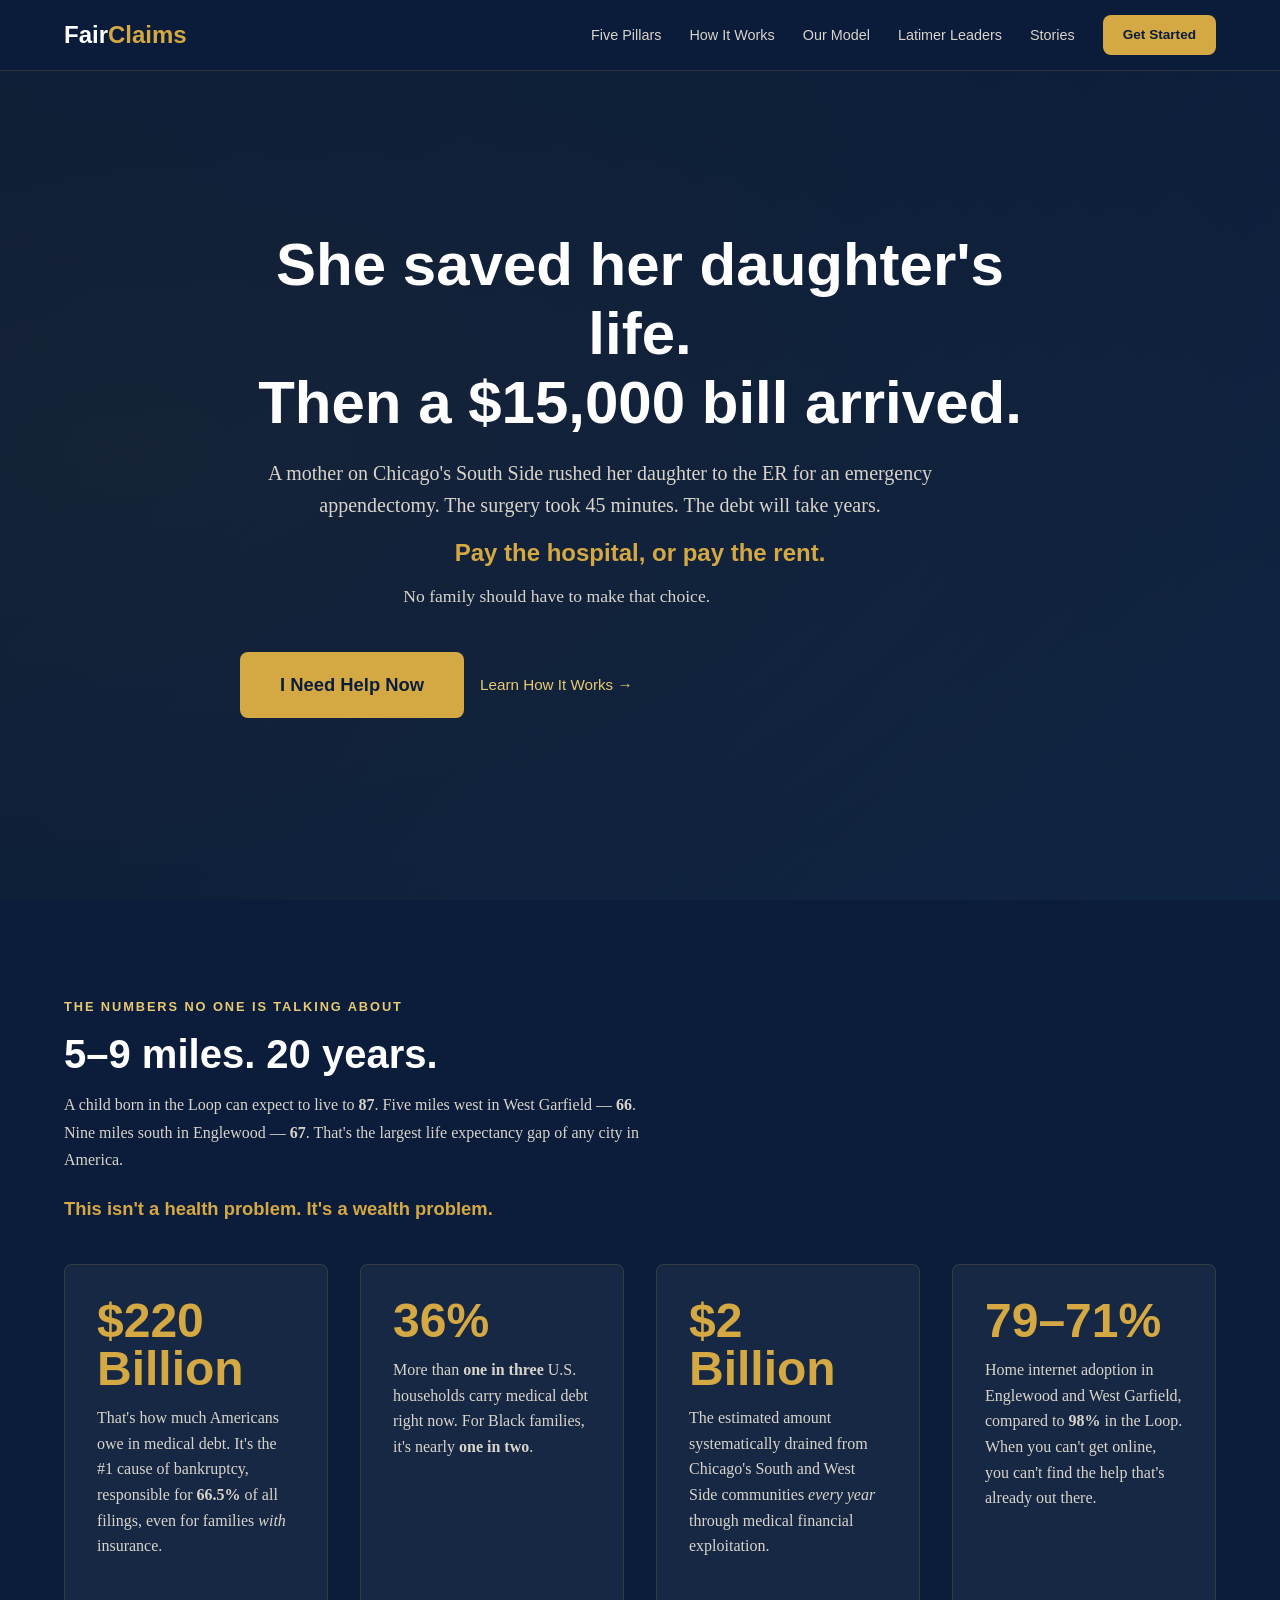
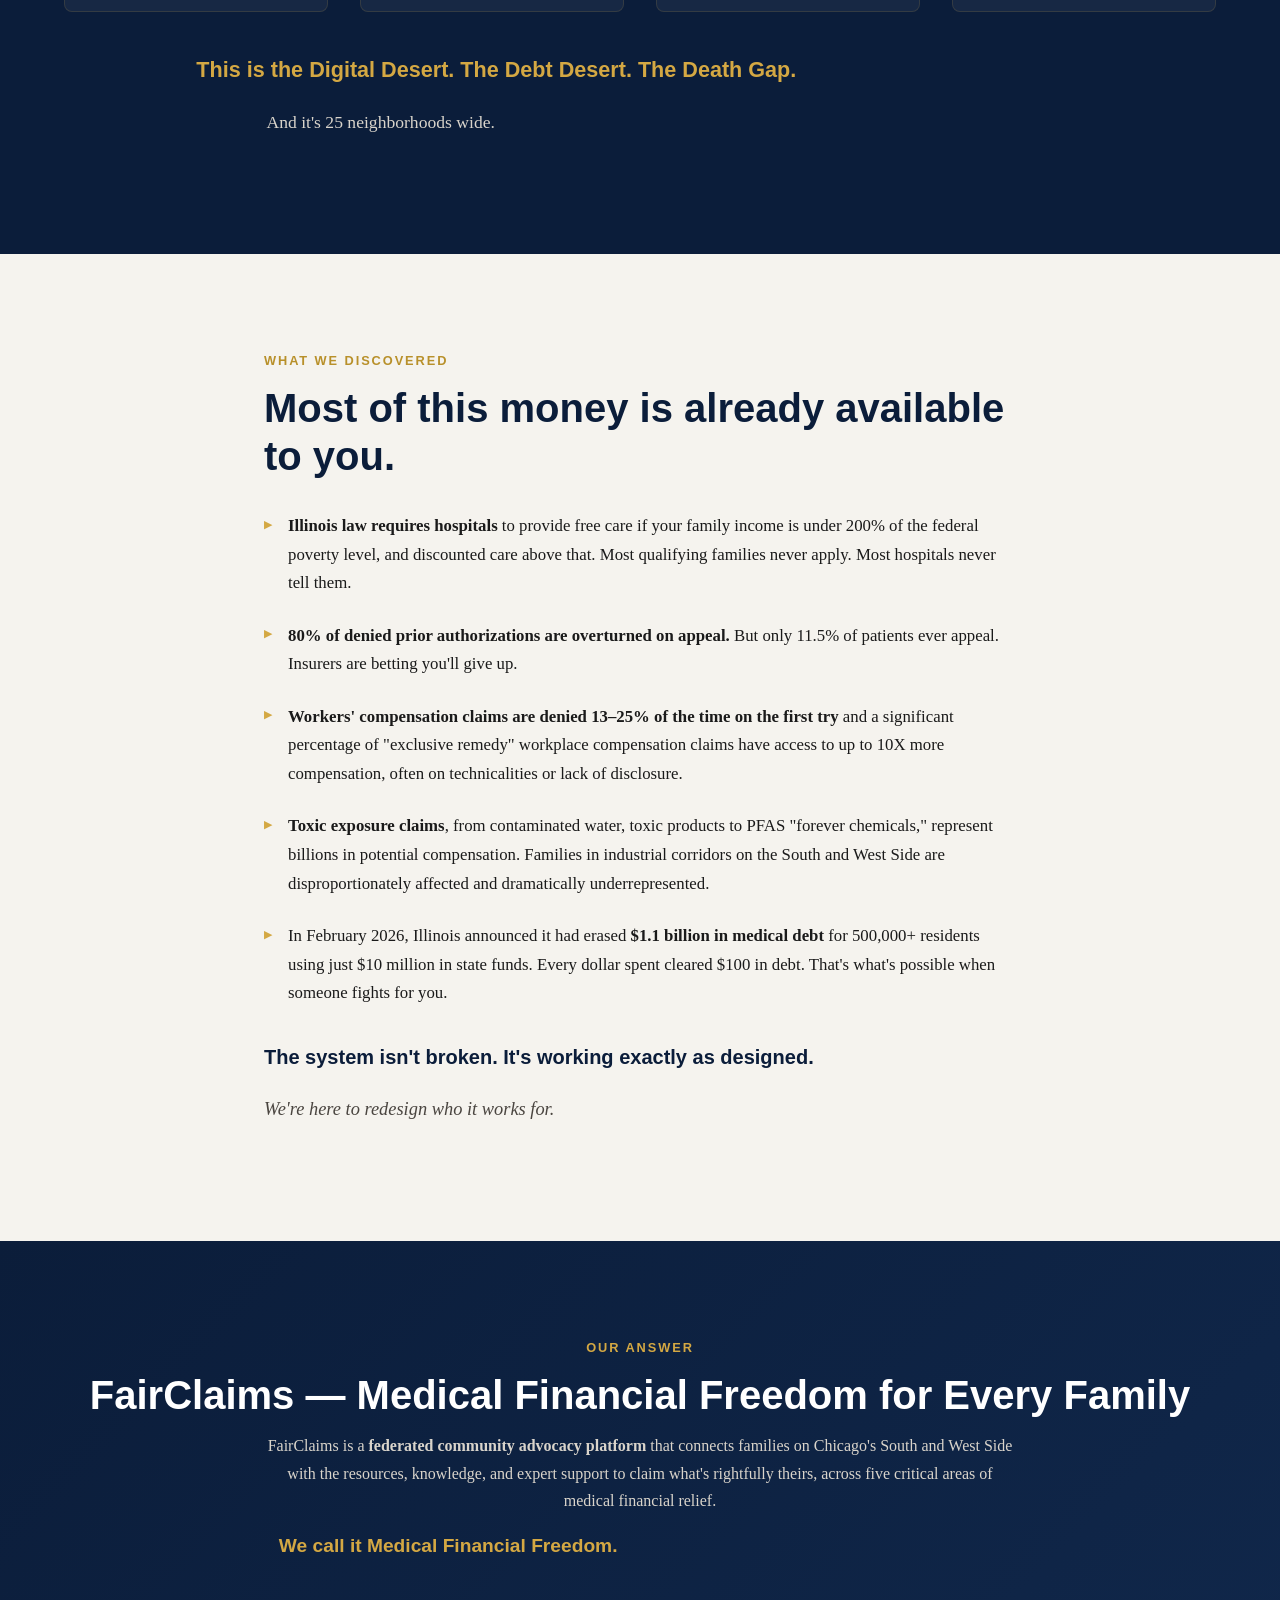
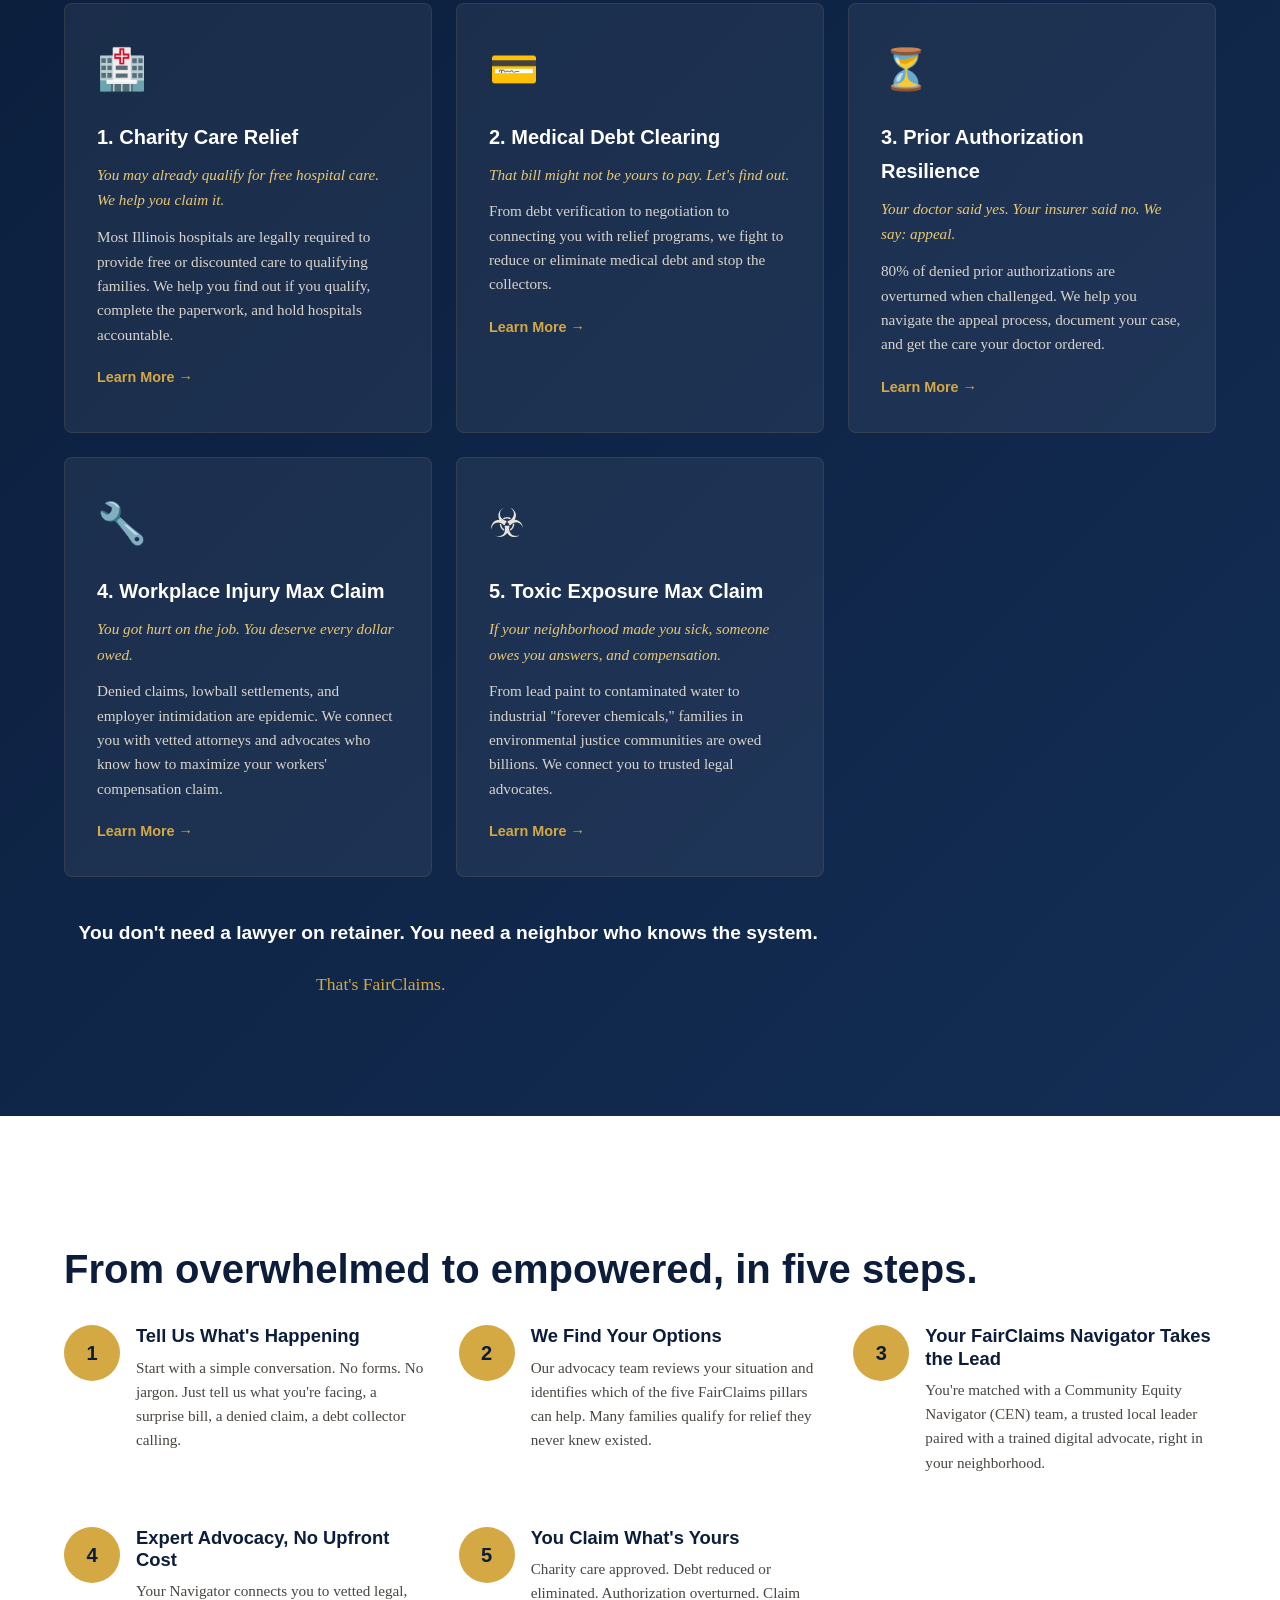
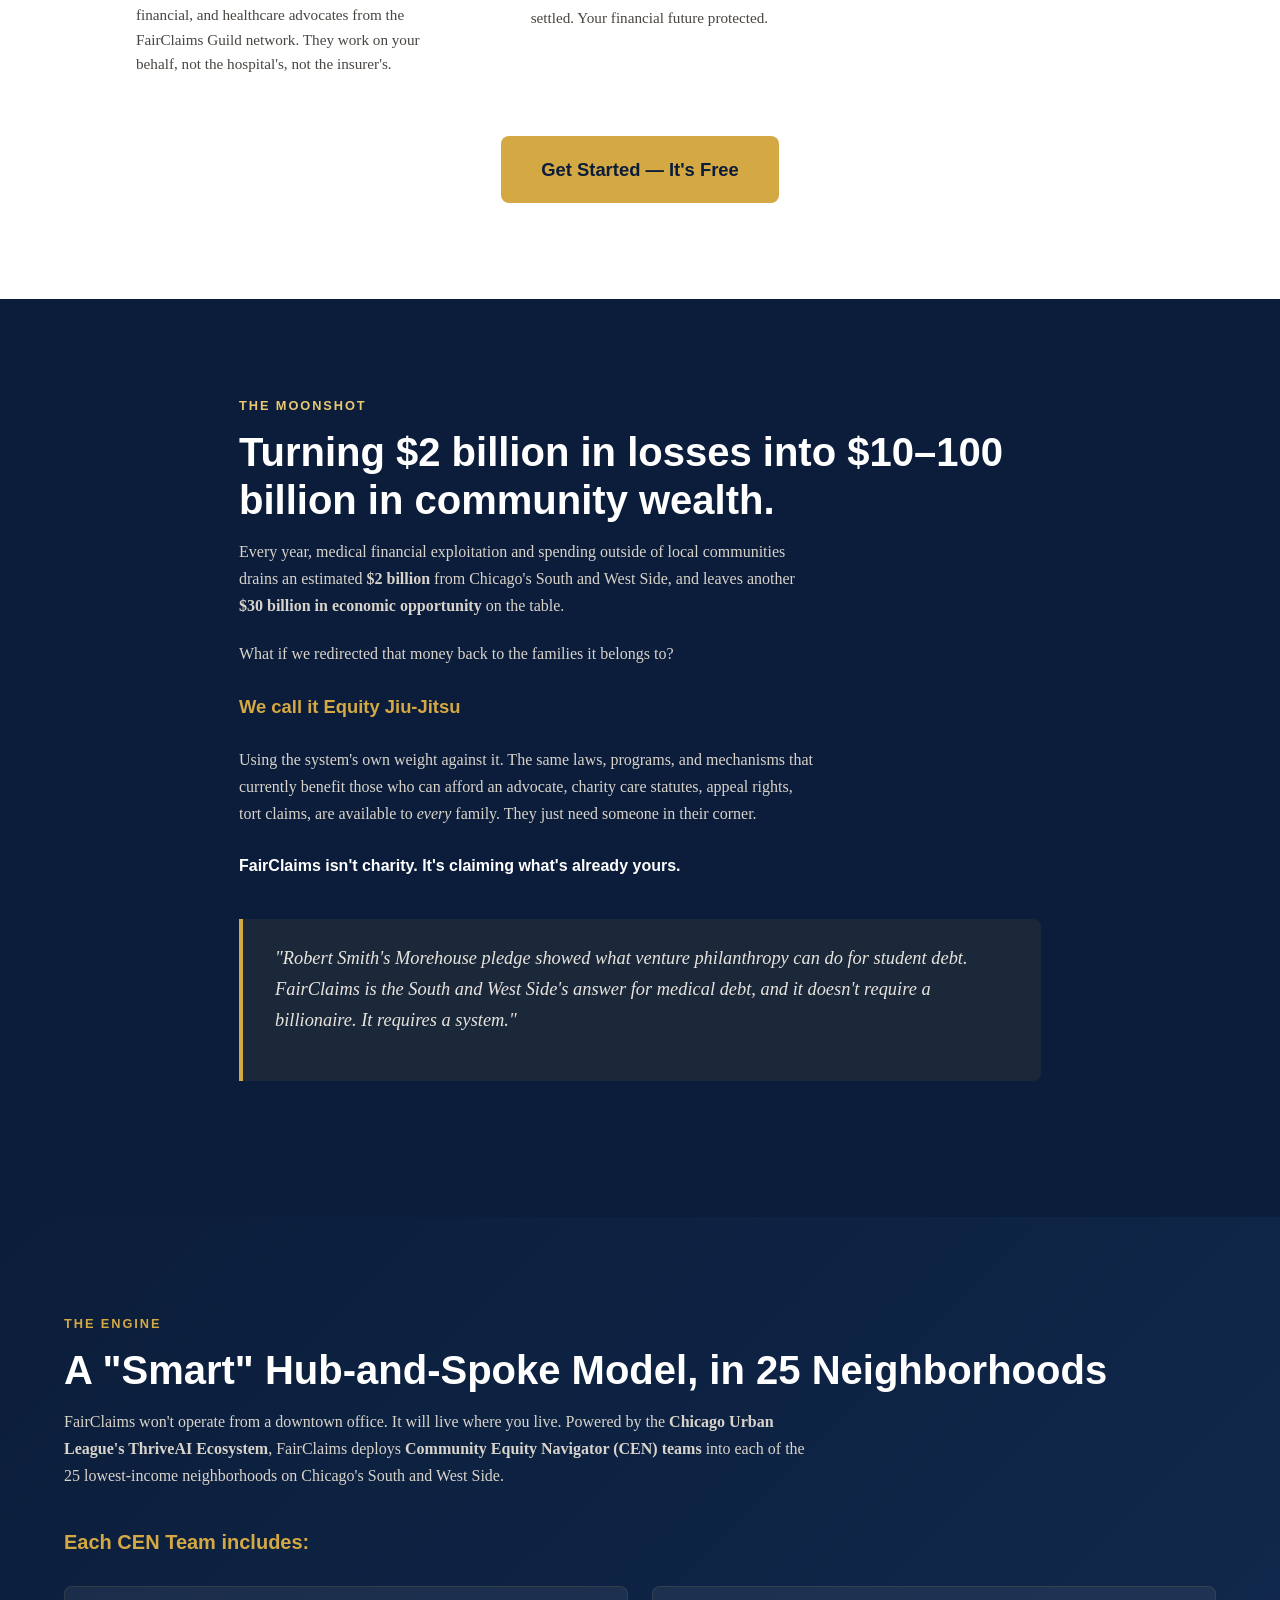
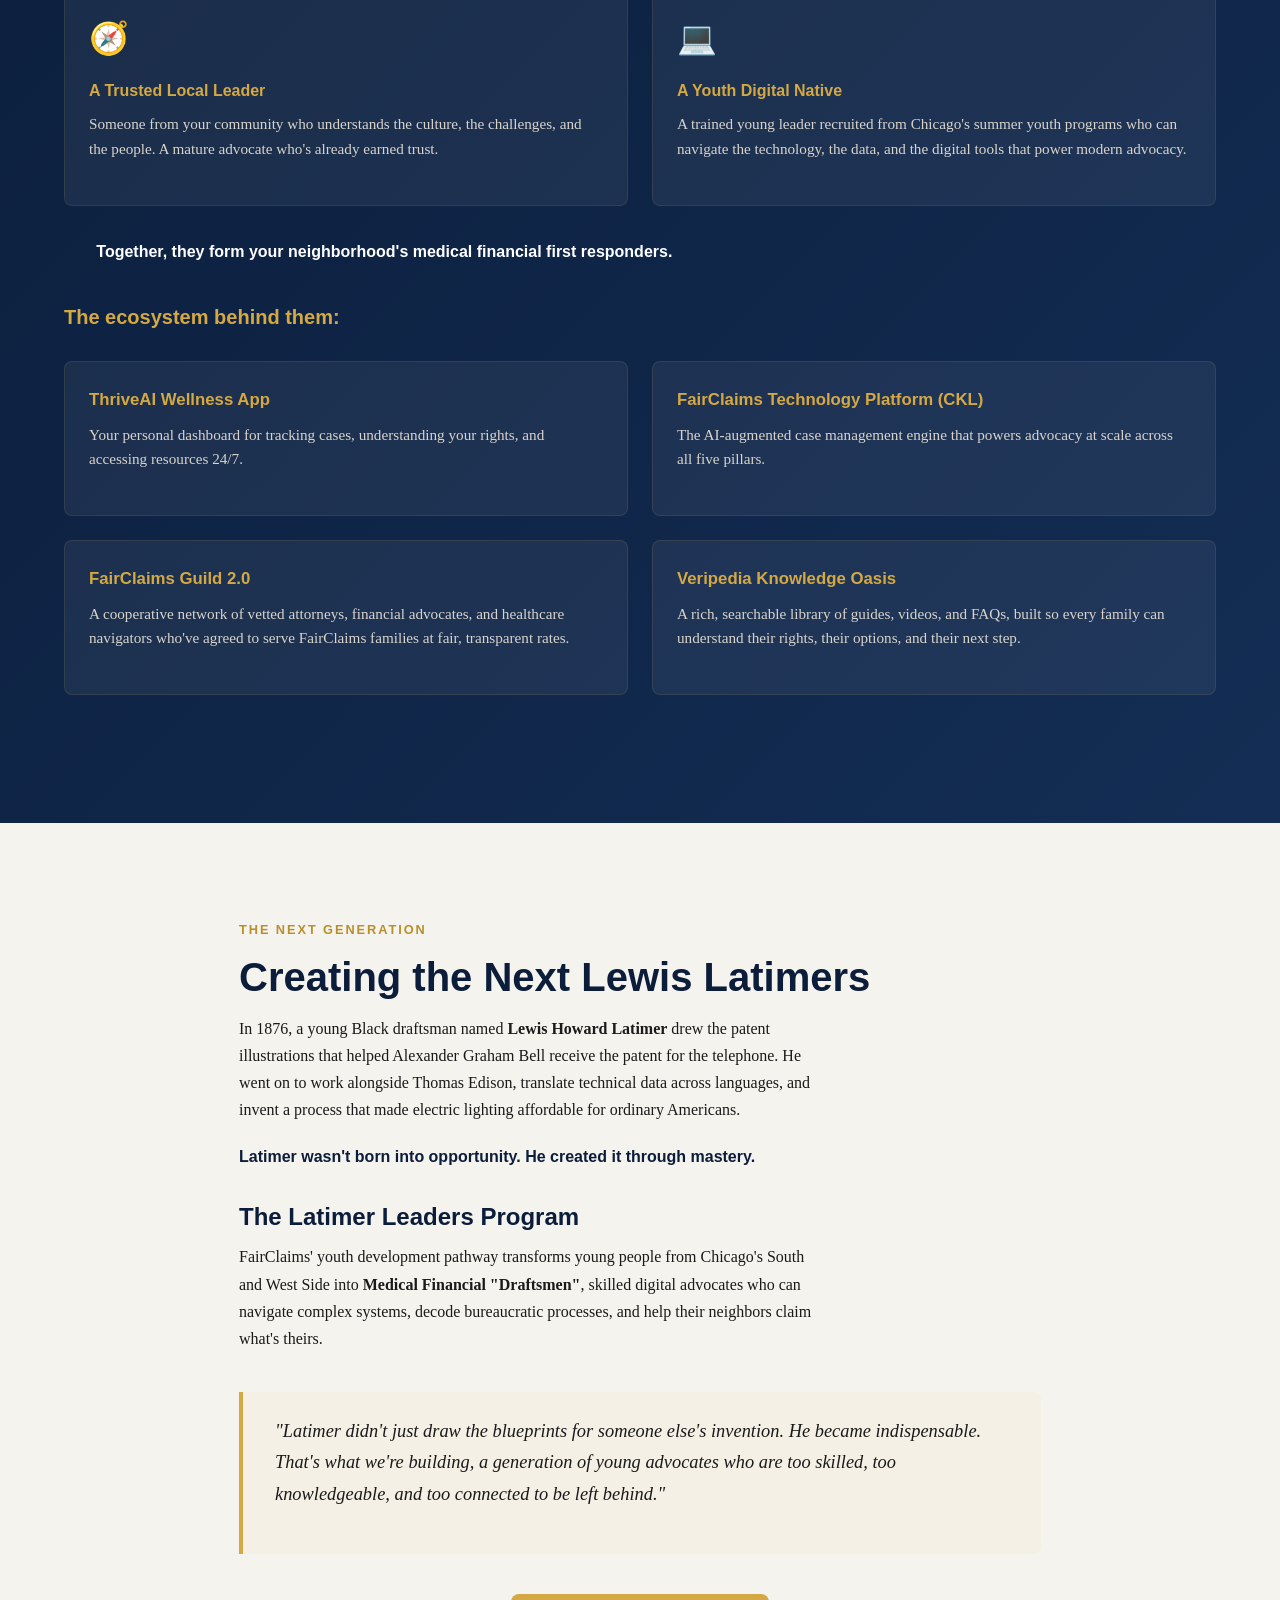
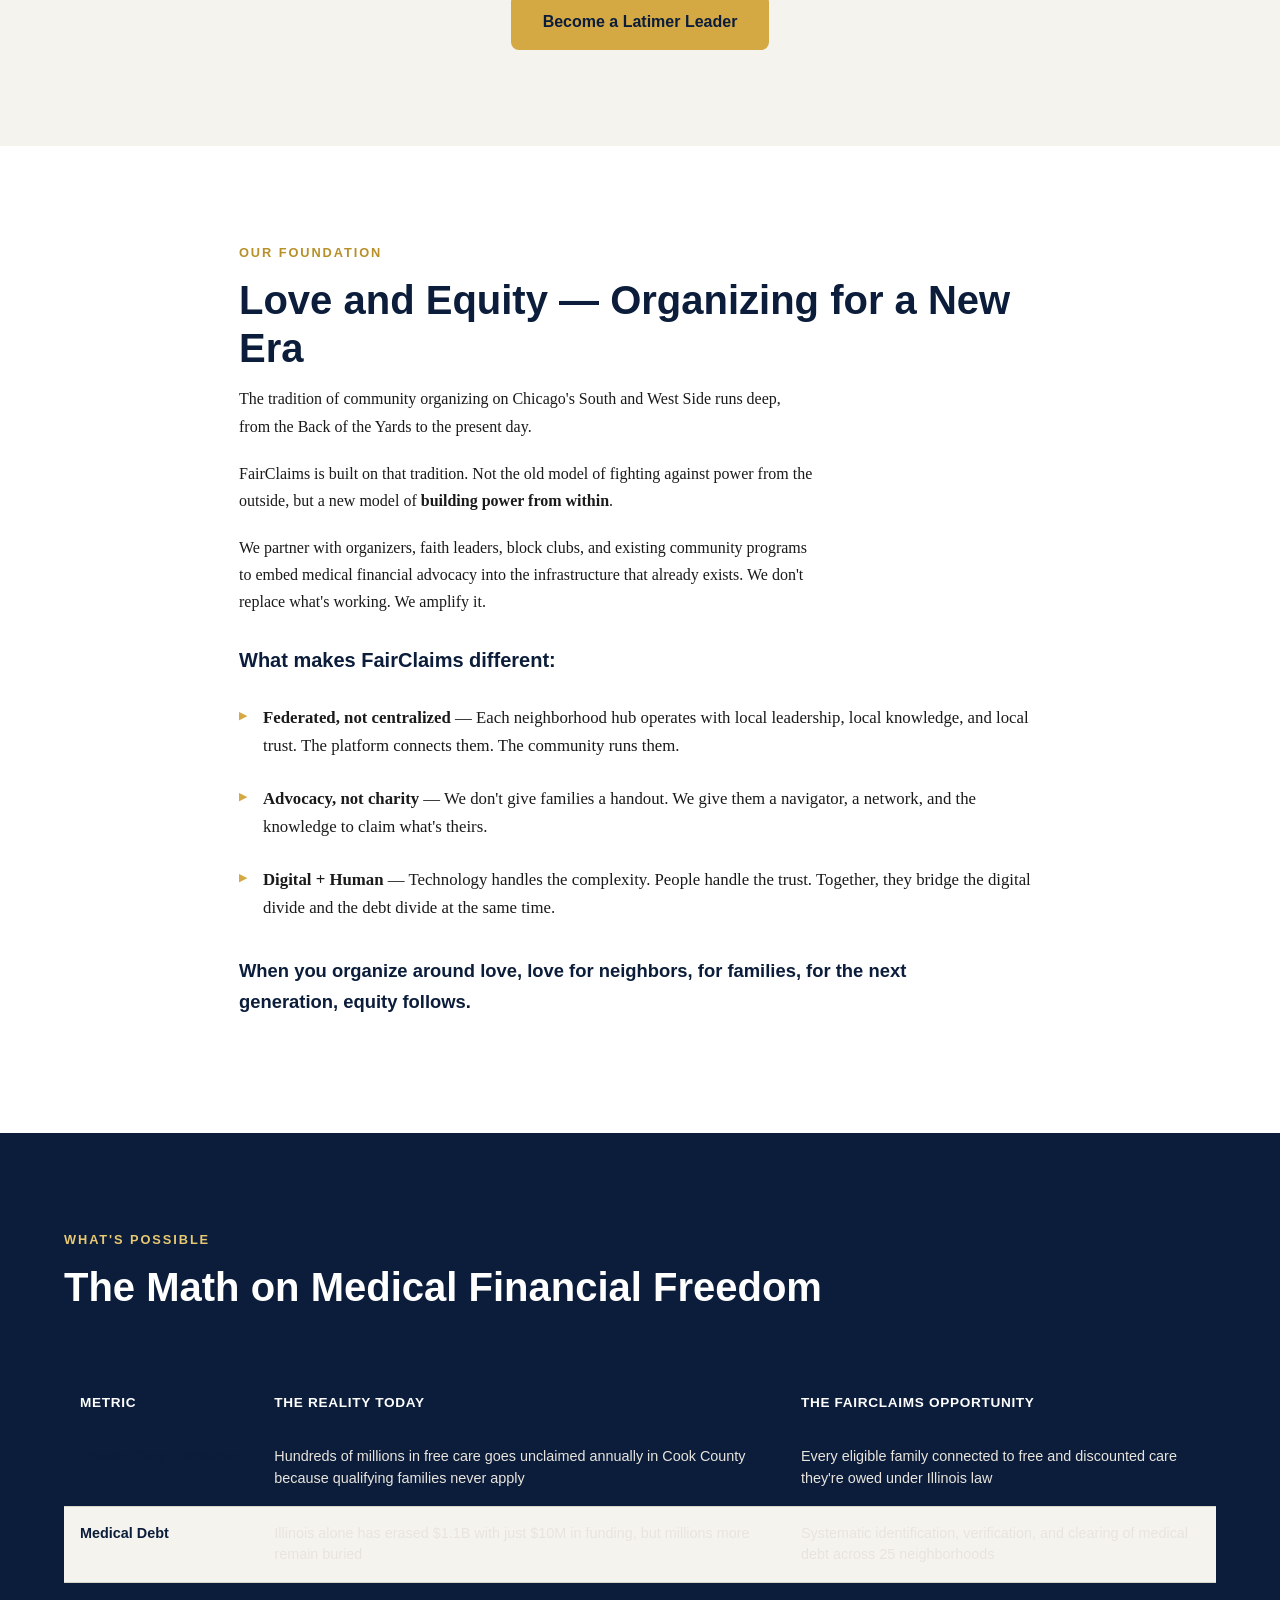
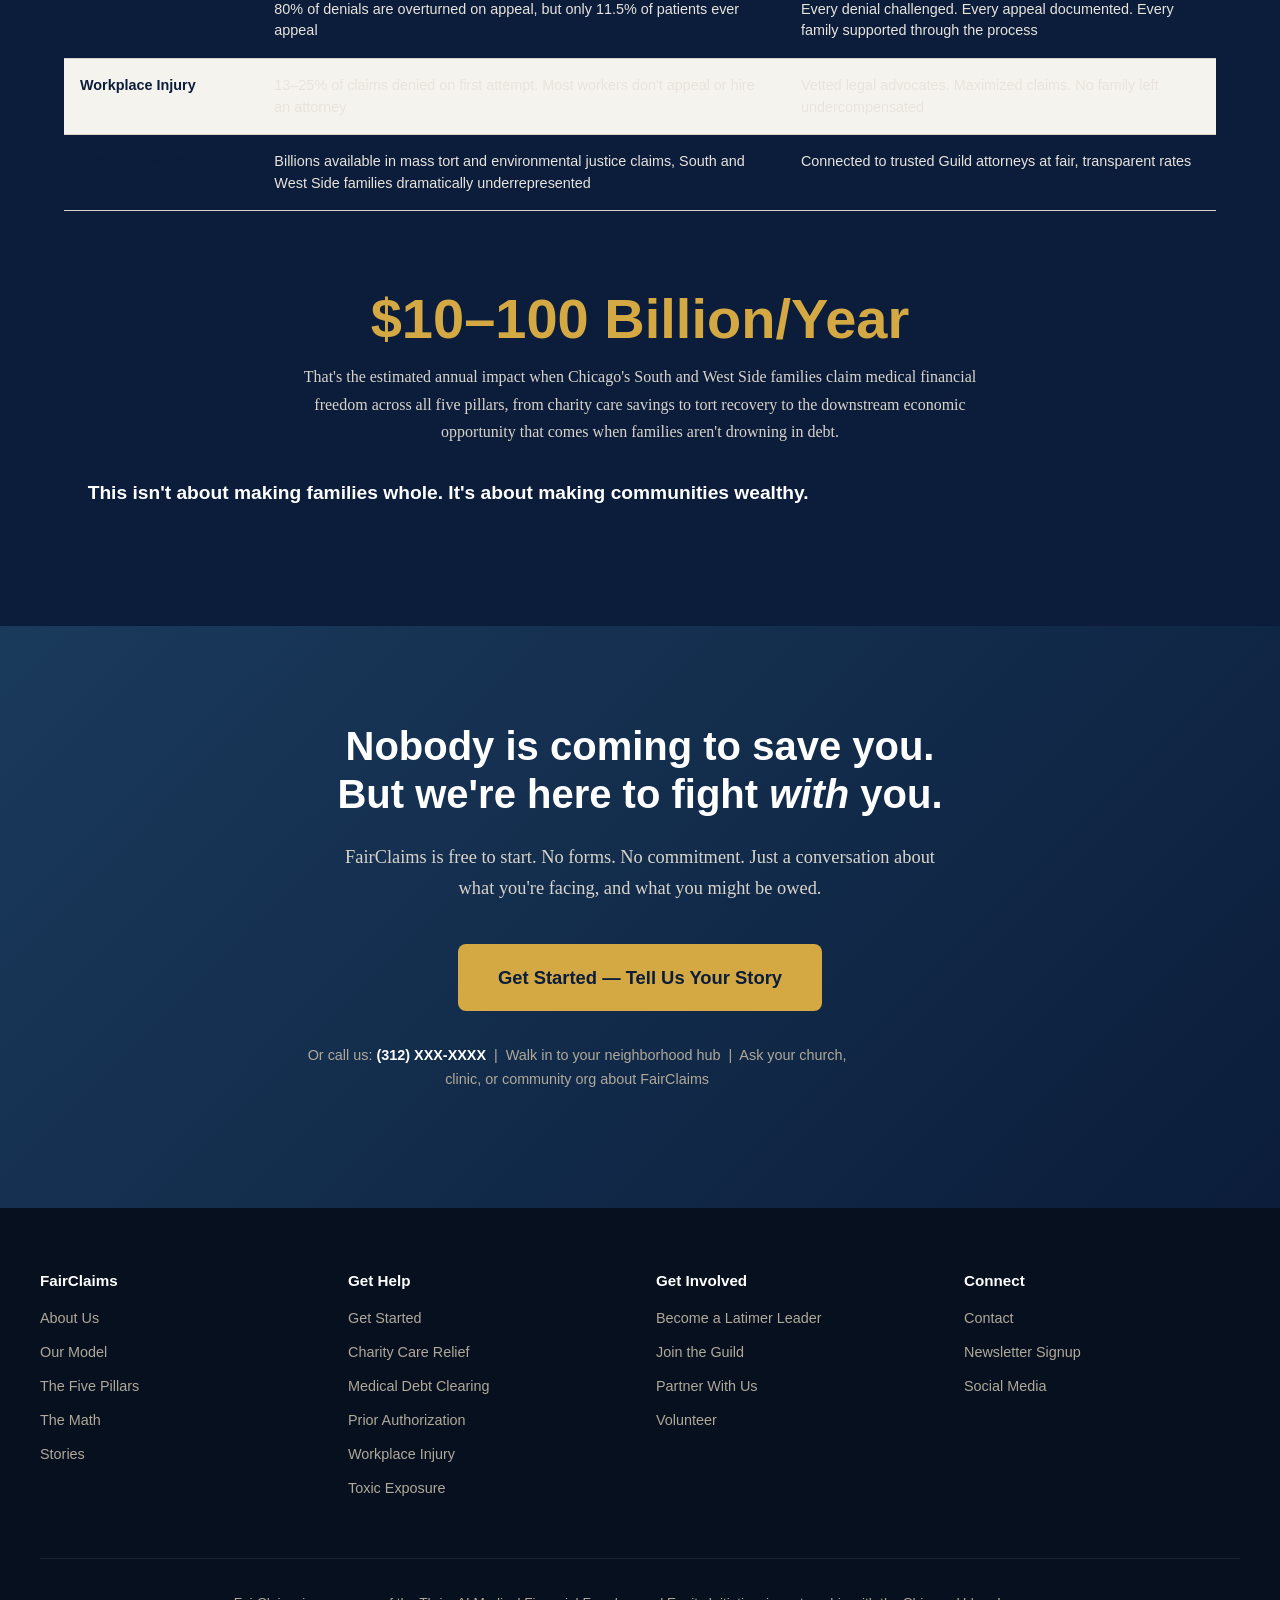
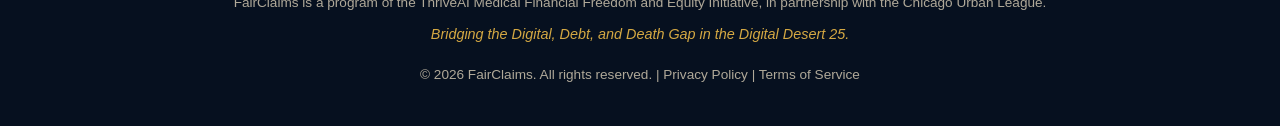
==== index.html @ d116ac0a "Add files via upload initial upload" ====
<!DOCTYPE html>
<html lang="en">
<head>
  <meta charset="UTF-8">
  <meta name="viewport" content="width=device-width, initial-scale=1.0">
  <meta name="description" content="FairClaims connects families on Chicago's South and West Side with resources to claim medical financial relief across charity care, medical debt, prior authorization, workplace injury, and toxic exposure.">
  <title>FairClaims — Medical Financial Freedom for Every Family</title>
  <link rel="stylesheet" href="css/styles.css">
</head>
<body>

  <!-- ===== NAVIGATION ===== -->
  <nav class="navbar">
    <div class="navbar__inner">
      <a href="index.html" class="navbar__logo">Fair<span>Claims</span></a>
      <ul class="navbar__links">
        <li><a href="#pillars">Five Pillars</a></li>
        <li><a href="#how-it-works">How It Works</a></li>
        <li><a href="pages/our-model.html">Our Model</a></li>
        <li><a href="pages/latimer-leaders.html">Latimer Leaders</a></li>
        <li><a href="pages/stories.html">Stories</a></li>
        <li><a href="pages/get-started.html" class="navbar__cta">Get Started</a></li>
      </ul>
      <button class="navbar__toggle" aria-label="Toggle menu">
        <span></span><span></span><span></span>
      </button>
    </div>
    <div class="navbar__mobile">
      <a href="index.html">Home</a>
      <a href="#pillars">Five Pillars</a>
      <a href="#how-it-works">How It Works</a>
      <a href="pages/our-model.html">Our Model</a>
      <a href="pages/latimer-leaders.html">Latimer Leaders</a>
      <a href="pages/stories.html">Stories</a>
      <a href="pages/charity-care.html">Charity Care</a>
      <a href="pages/medical-debt.html">Medical Debt</a>
      <a href="pages/prior-authorization.html">Prior Authorization</a>
      <a href="pages/workplace-injury.html">Workplace Injury</a>
      <a href="pages/toxic-exposure.html">Toxic Exposure</a>
      <a href="pages/get-started.html">Get Started</a>
    </div>
  </nav>

  <!-- ===== SECTION 1: HERO / THE HOOK ===== -->
  <section class="hero">
    <div class="hero__content fade-in">
      <h1>She saved her daughter's life.<br>Then a $15,000 bill arrived.</h1>
      <p class="hero__subtitle">A mother on Chicago's South Side rushed her daughter to the ER for an emergency appendectomy. The surgery took 45 minutes. The debt will take years.</p>
      <p class="hero__emphasis">Pay the hospital, or pay the rent.</p>
      <p class="hero__tagline">No family should have to make that choice.</p>
      <div class="hero__actions">
        <a href="pages/get-started.html" class="btn btn--primary btn--large">I Need Help Now</a>
        <a href="#how-it-works" class="hero__link">Learn How It Works &rarr;</a>
      </div>
    </div>
  </section>

  <!-- ===== SECTION 2: THE PROBLEM — "The Gap" ===== -->
  <section class="section section--dark" id="the-gap">
    <div class="container">
      <span class="eyebrow fade-in">The Numbers No One Is Talking About</span>
      <h2 class="fade-in">5&ndash;9 miles. 20 years.</h2>
      <p class="fade-in" style="color: var(--gray-200);">A child born in the Loop can expect to live to <strong>87</strong>. Five miles west in West Garfield &mdash; <strong>66</strong>. Nine miles south in Englewood &mdash; <strong>67</strong>. That's the largest life expectancy gap of any city in America.</p>
      <p class="fade-in" style="color: var(--gold); font-family: var(--font-heading); font-weight: 700; font-size: 1.15rem;">This isn't a health problem. It's a wealth problem.</p>

      <div class="stats-grid">
        <div class="stat-block fade-in">
          <div class="stat-block__number" data-target="220" data-prefix="$" data-suffix=" Billion">$0</div>
          <p class="stat-block__text">That's how much Americans owe in medical debt. It's the #1 cause of bankruptcy, responsible for <strong>66.5%</strong> of all filings, even for families <em>with</em> insurance.</p>
        </div>
        <div class="stat-block fade-in">
          <div class="stat-block__number" data-target="36" data-suffix="%">0%</div>
          <p class="stat-block__text">More than <strong>one in three</strong> U.S. households carry medical debt right now. For Black families, it's nearly <strong>one in two</strong>.</p>
        </div>
        <div class="stat-block fade-in">
          <div class="stat-block__number" data-target="2" data-prefix="$" data-suffix=" Billion">$0</div>
          <p class="stat-block__text">The estimated amount systematically drained from Chicago's South and West Side communities <em>every year</em> through medical financial exploitation.</p>
        </div>
        <div class="stat-block fade-in">
          <div class="stat-block__number">79&ndash;71%</div>
          <p class="stat-block__text">Home internet adoption in Englewood and West Garfield, compared to <strong>98%</strong> in the Loop. When you can't get online, you can't find the help that's already out there.</p>
        </div>
      </div>

      <p class="fade-in text-center" style="color: var(--gold); font-family: var(--font-heading); font-weight: 700; font-size: 1.35rem; margin-top: 2rem;">This is the Digital Desert. The Debt Desert. The Death Gap.</p>
      <p class="fade-in text-center" style="color: var(--gray-200); font-size: 1.1rem;">And it's 25 neighborhoods wide.</p>
    </div>
  </section>

  <!-- ===== SECTION 3: THE INSIGHT — "Hidden in Plain Sight" ===== -->
  <section class="section section--warm" id="insight">
    <div class="container" style="max-width: 800px;">
      <span class="eyebrow fade-in" style="color: var(--gold-dark);">What We Discovered</span>
      <h2 class="fade-in">Most of this money is already available to you.</h2>

      <ul class="insight-list fade-in">
        <li><strong>Illinois law requires hospitals</strong> to provide free care if your family income is under 200% of the federal poverty level, and discounted care above that. Most qualifying families never apply. Most hospitals never tell them.</li>
        <li><strong>80% of denied prior authorizations are overturned on appeal.</strong> But only 11.5% of patients ever appeal. Insurers are betting you'll give up.</li>
        <li><strong>Workers' compensation claims are denied 13&ndash;25% of the time on the first try</strong> and a significant percentage of "exclusive remedy" workplace compensation claims have access to up to 10X more compensation, often on technicalities or lack of disclosure.</li>
        <li><strong>Toxic exposure claims</strong>, from contaminated water, toxic products to PFAS "forever chemicals," represent billions in potential compensation. Families in industrial corridors on the South and West Side are disproportionately affected and dramatically underrepresented.</li>
        <li>In February 2026, Illinois announced it had erased <strong>$1.1 billion in medical debt</strong> for 500,000+ residents using just $10 million in state funds. Every dollar spent cleared $100 in debt. That's what's possible when someone fights for you.</li>
      </ul>

      <p class="fade-in" style="font-family: var(--font-heading); font-weight: 700; font-size: 1.25rem; color: var(--navy);">The system isn't broken. It's working exactly as designed.</p>
      <p class="fade-in" style="font-style: italic; color: var(--text-secondary); font-size: 1.15rem;">We're here to redesign who it works for.</p>
    </div>
  </section>

  <!-- ===== SECTION 4: THE SOLUTION — "Introducing FairClaims" ===== -->
  <section class="section section--gradient" id="pillars">
    <div class="container text-center">
      <span class="eyebrow fade-in">Our Answer</span>
      <h2 class="fade-in">FairClaims &mdash; Medical Financial Freedom for Every Family</h2>
      <p class="fade-in" style="color: var(--gray-200); max-width: 750px; margin: 0 auto 1rem;">FairClaims is a <strong>federated community advocacy platform</strong> that connects families on Chicago's South and West Side with the resources, knowledge, and expert support to claim what's rightfully theirs, across five critical areas of medical financial relief.</p>
      <p class="fade-in" style="color: var(--gold); font-family: var(--font-heading); font-weight: 700; font-size: 1.2rem; margin-bottom: 2.5rem;">We call it Medical Financial Freedom.</p>
    </div>

    <div class="container">
      <div class="pillars-grid">
        <a href="pages/charity-care.html" class="pillar-card fade-in">
          <div class="pillar-card__icon">&#127973;</div>
          <div class="pillar-card__title">1. Charity Care Relief</div>
          <div class="pillar-card__tagline">You may already qualify for free hospital care. We help you claim it.</div>
          <p class="pillar-card__desc">Most Illinois hospitals are legally required to provide free or discounted care to qualifying families. We help you find out if you qualify, complete the paperwork, and hold hospitals accountable.</p>
          <span class="pillar-card__link">Learn More &rarr;</span>
        </a>
        <a href="pages/medical-debt.html" class="pillar-card fade-in">
          <div class="pillar-card__icon">&#128179;</div>
          <div class="pillar-card__title">2. Medical Debt Clearing</div>
          <div class="pillar-card__tagline">That bill might not be yours to pay. Let's find out.</div>
          <p class="pillar-card__desc">From debt verification to negotiation to connecting you with relief programs, we fight to reduce or eliminate medical debt and stop the collectors.</p>
          <span class="pillar-card__link">Learn More &rarr;</span>
        </a>
        <a href="pages/prior-authorization.html" class="pillar-card fade-in">
          <div class="pillar-card__icon">&#9203;</div>
          <div class="pillar-card__title">3. Prior Authorization Resilience</div>
          <div class="pillar-card__tagline">Your doctor said yes. Your insurer said no. We say: appeal.</div>
          <p class="pillar-card__desc">80% of denied prior authorizations are overturned when challenged. We help you navigate the appeal process, document your case, and get the care your doctor ordered.</p>
          <span class="pillar-card__link">Learn More &rarr;</span>
        </a>
        <a href="pages/workplace-injury.html" class="pillar-card fade-in">
          <div class="pillar-card__icon">&#128295;</div>
          <div class="pillar-card__title">4. Workplace Injury Max Claim</div>
          <div class="pillar-card__tagline">You got hurt on the job. You deserve every dollar owed.</div>
          <p class="pillar-card__desc">Denied claims, lowball settlements, and employer intimidation are epidemic. We connect you with vetted attorneys and advocates who know how to maximize your workers' compensation claim.</p>
          <span class="pillar-card__link">Learn More &rarr;</span>
        </a>
        <a href="pages/toxic-exposure.html" class="pillar-card fade-in">
          <div class="pillar-card__icon">&#9763;</div>
          <div class="pillar-card__title">5. Toxic Exposure Max Claim</div>
          <div class="pillar-card__tagline">If your neighborhood made you sick, someone owes you answers, and compensation.</div>
          <p class="pillar-card__desc">From lead paint to contaminated water to industrial "forever chemicals," families in environmental justice communities are owed billions. We connect you to trusted legal advocates.</p>
          <span class="pillar-card__link">Learn More &rarr;</span>
        </a>
      </div>

      <p class="fade-in text-center" style="color: var(--white); font-family: var(--font-heading); font-weight: 700; font-size: 1.2rem; margin-top: 2.5rem;">You don't need a lawyer on retainer. You need a neighbor who knows the system.</p>
      <p class="fade-in text-center" style="color: var(--gold); font-size: 1.1rem;">That's FairClaims.</p>
    </div>
  </section>

  <!-- ===== SECTION 5: HOW IT WORKS ===== -->
  <section class="section" id="how-it-works">
    <div class="container">
      <span class="eyebrow fade-in" style="color: var(--gold-dark);">Your Journey</span>
      <h2 class="fade-in">From overwhelmed to empowered, in five steps.</h2>

      <div class="steps">
        <div class="step fade-in">
          <h4 class="step__title">Tell Us What's Happening</h4>
          <p class="step__desc">Start with a simple conversation. No forms. No jargon. Just tell us what you're facing, a surprise bill, a denied claim, a debt collector calling.</p>
        </div>
        <div class="step fade-in">
          <h4 class="step__title">We Find Your Options</h4>
          <p class="step__desc">Our advocacy team reviews your situation and identifies which of the five FairClaims pillars can help. Many families qualify for relief they never knew existed.</p>
        </div>
        <div class="step fade-in">
          <h4 class="step__title">Your FairClaims Navigator Takes the Lead</h4>
          <p class="step__desc">You're matched with a Community Equity Navigator (CEN) team, a trusted local leader paired with a trained digital advocate, right in your neighborhood.</p>
        </div>
        <div class="step fade-in">
          <h4 class="step__title">Expert Advocacy, No Upfront Cost</h4>
          <p class="step__desc">Your Navigator connects you to vetted legal, financial, and healthcare advocates from the FairClaims Guild network. They work on your behalf, not the hospital's, not the insurer's.</p>
        </div>
        <div class="step fade-in">
          <h4 class="step__title">You Claim What's Yours</h4>
          <p class="step__desc">Charity care approved. Debt reduced or eliminated. Authorization overturned. Claim settled. Your financial future protected.</p>
        </div>
      </div>

      <div class="text-center fade-in" style="margin-top: 2.5rem;">
        <a href="pages/get-started.html" class="btn btn--primary btn--large">Get Started &mdash; It's Free</a>
      </div>
    </div>
  </section>

  <!-- ===== SECTION 6: THE VISION — "Equity Jiu-Jitsu" ===== -->
  <section class="section section--dark" id="vision">
    <div class="container" style="max-width: 850px;">
      <span class="eyebrow fade-in">The Moonshot</span>
      <h2 class="fade-in">Turning $2 billion in losses into $10&ndash;100 billion in community wealth.</h2>
      <p class="fade-in" style="color: var(--gray-200);">Every year, medical financial exploitation and spending outside of local communities drains an estimated <strong>$2 billion</strong> from Chicago's South and West Side, and leaves another <strong>$30 billion in economic opportunity</strong> on the table.</p>
      <p class="fade-in" style="color: var(--gray-200);">What if we redirected that money back to the families it belongs to?</p>
      <p class="fade-in" style="color: var(--gold); font-family: var(--font-heading); font-weight: 700; font-size: 1.15rem; margin: 1.5rem 0;">We call it Equity Jiu-Jitsu</p>
      <p class="fade-in" style="color: var(--gray-200);">Using the system's own weight against it. The same laws, programs, and mechanisms that currently benefit those who can afford an advocate, charity care statutes, appeal rights, tort claims, are available to <em>every</em> family. They just need someone in their corner.</p>
      <p class="fade-in" style="color: var(--white); font-family: var(--font-heading); font-weight: 700; margin-top: 1.5rem;">FairClaims isn't charity. It's claiming what's already yours.</p>

      <div class="pull-quote fade-in">
        <p>"Robert Smith's Morehouse pledge showed what venture philanthropy can do for student debt. FairClaims is the South and West Side's answer for medical debt, and it doesn't require a billionaire. It requires a system."</p>
      </div>
    </div>
  </section>

  <!-- ===== SECTION 7: THE ECOSYSTEM — "Powered by ThriveAI" ===== -->
  <section class="section section--gradient" id="ecosystem">
    <div class="container">
      <span class="eyebrow fade-in">The Engine</span>
      <h2 class="fade-in">A "Smart" Hub-and-Spoke Model, in 25 Neighborhoods</h2>
      <p class="fade-in" style="color: var(--gray-200); max-width: 750px;">FairClaims won't operate from a downtown office. It will live where you live. Powered by the <strong>Chicago Urban League's ThriveAI Ecosystem</strong>, FairClaims deploys <strong>Community Equity Navigator (CEN) teams</strong> into each of the 25 lowest-income neighborhoods on Chicago's South and West Side.</p>

      <h3 class="fade-in" style="color: var(--gold); margin-top: 2.5rem; font-size: 1.25rem;">Each CEN Team includes:</h3>
      <div class="cen-grid">
        <div class="cen-card fade-in">
          <div class="cen-card__icon">&#129517;</div>
          <div class="cen-card__title">A Trusted Local Leader</div>
          <p class="cen-card__desc">Someone from your community who understands the culture, the challenges, and the people. A mature advocate who's already earned trust.</p>
        </div>
        <div class="cen-card fade-in">
          <div class="cen-card__icon">&#128187;</div>
          <div class="cen-card__title">A Youth Digital Native</div>
          <p class="cen-card__desc">A trained young leader recruited from Chicago's summer youth programs who can navigate the technology, the data, and the digital tools that power modern advocacy.</p>
        </div>
      </div>
      <p class="fade-in text-center" style="color: var(--white); font-family: var(--font-heading); font-weight: 700; margin: 1.5rem 0;">Together, they form your neighborhood's medical financial first responders.</p>

      <h3 class="fade-in" style="color: var(--gold); margin-top: 2.5rem; font-size: 1.25rem;">The ecosystem behind them:</h3>
      <div class="ecosystem-grid">
        <div class="ecosystem-card fade-in">
          <div class="ecosystem-card__title">ThriveAI Wellness App</div>
          <p class="ecosystem-card__desc">Your personal dashboard for tracking cases, understanding your rights, and accessing resources 24/7.</p>
        </div>
        <div class="ecosystem-card fade-in">
          <div class="ecosystem-card__title">FairClaims Technology Platform (CKL)</div>
          <p class="ecosystem-card__desc">The AI-augmented case management engine that powers advocacy at scale across all five pillars.</p>
        </div>
        <div class="ecosystem-card fade-in">
          <div class="ecosystem-card__title">FairClaims Guild 2.0</div>
          <p class="ecosystem-card__desc">A cooperative network of vetted attorneys, financial advocates, and healthcare navigators who've agreed to serve FairClaims families at fair, transparent rates.</p>
        </div>
        <div class="ecosystem-card fade-in">
          <div class="ecosystem-card__title">Veripedia Knowledge Oasis</div>
          <p class="ecosystem-card__desc">A rich, searchable library of guides, videos, and FAQs, built so every family can understand their rights, their options, and their next step.</p>
        </div>
      </div>
    </div>
  </section>

  <!-- ===== SECTION 8: LATIMER LEADERS ===== -->
  <section class="section section--warm" id="latimer">
    <div class="container" style="max-width: 850px;">
      <span class="eyebrow fade-in" style="color: var(--gold-dark);">The Next Generation</span>
      <h2 class="fade-in">Creating the Next Lewis Latimers</h2>
      <p class="fade-in">In 1876, a young Black draftsman named <strong>Lewis Howard Latimer</strong> drew the patent illustrations that helped Alexander Graham Bell receive the patent for the telephone. He went on to work alongside Thomas Edison, translate technical data across languages, and invent a process that made electric lighting affordable for ordinary Americans.</p>
      <p class="fade-in" style="font-family: var(--font-heading); font-weight: 700; color: var(--navy);">Latimer wasn't born into opportunity. He created it through mastery.</p>

      <h3 class="fade-in" style="margin-top: 2rem;">The Latimer Leaders Program</h3>
      <p class="fade-in">FairClaims' youth development pathway transforms young people from Chicago's South and West Side into <strong>Medical Financial "Draftsmen"</strong>, skilled digital advocates who can navigate complex systems, decode bureaucratic processes, and help their neighbors claim what's theirs.</p>

      <div class="pull-quote fade-in">
        <p>"Latimer didn't just draw the blueprints for someone else's invention. He became indispensable. That's what we're building, a generation of young advocates who are too skilled, too knowledgeable, and too connected to be left behind."</p>
      </div>

      <div class="text-center fade-in" style="margin-top: 2rem;">
        <a href="pages/latimer-leaders.html" class="btn btn--primary">Become a Latimer Leader</a>
      </div>
    </div>
  </section>

  <!-- ===== SECTION 9: LOVE AND EQUITY ===== -->
  <section class="section" id="love-equity">
    <div class="container" style="max-width: 850px;">
      <span class="eyebrow fade-in" style="color: var(--gold-dark);">Our Foundation</span>
      <h2 class="fade-in">Love and Equity &mdash; Organizing for a New Era</h2>
      <p class="fade-in">The tradition of community organizing on Chicago's South and West Side runs deep, from the Back of the Yards to the present day.</p>
      <p class="fade-in">FairClaims is built on that tradition. Not the old model of fighting against power from the outside, but a new model of <strong>building power from within</strong>.</p>
      <p class="fade-in">We partner with organizers, faith leaders, block clubs, and existing community programs to embed medical financial advocacy into the infrastructure that already exists. We don't replace what's working. We amplify it.</p>

      <h3 class="fade-in" style="margin-top: 2rem; font-size: 1.25rem;">What makes FairClaims different:</h3>
      <ul class="insight-list fade-in">
        <li><strong>Federated, not centralized</strong> &mdash; Each neighborhood hub operates with local leadership, local knowledge, and local trust. The platform connects them. The community runs them.</li>
        <li><strong>Advocacy, not charity</strong> &mdash; We don't give families a handout. We give them a navigator, a network, and the knowledge to claim what's theirs.</li>
        <li><strong>Digital + Human</strong> &mdash; Technology handles the complexity. People handle the trust. Together, they bridge the digital divide and the debt divide at the same time.</li>
      </ul>

      <p class="fade-in" style="font-family: var(--font-heading); font-weight: 700; color: var(--navy); font-size: 1.15rem; margin-top: 2rem;">When you organize around love, love for neighbors, for families, for the next generation, equity follows.</p>
    </div>
  </section>

  <!-- ===== SECTION 10: THE MATH ===== -->
  <section class="section section--dark" id="the-math">
    <div class="container">
      <span class="eyebrow fade-in">What's Possible</span>
      <h2 class="fade-in">The Math on Medical Financial Freedom</h2>

      <div class="table-wrapper fade-in">
        <table class="impact-table">
          <thead>
            <tr>
              <th>Metric</th>
              <th>The Reality Today</th>
              <th>The FairClaims Opportunity</th>
            </tr>
          </thead>
          <tbody>
            <tr>
              <td>Charity Care Unclaimed</td>
              <td>Hundreds of millions in free care goes unclaimed annually in Cook County because qualifying families never apply</td>
              <td>Every eligible family connected to free and discounted care they're owed under Illinois law</td>
            </tr>
            <tr>
              <td>Medical Debt</td>
              <td>Illinois alone has erased $1.1B with just $10M in funding, but millions more remain buried</td>
              <td>Systematic identification, verification, and clearing of medical debt across 25 neighborhoods</td>
            </tr>
            <tr>
              <td>Prior Auth Denials</td>
              <td>80% of denials are overturned on appeal, but only 11.5% of patients ever appeal</td>
              <td>Every denial challenged. Every appeal documented. Every family supported through the process</td>
            </tr>
            <tr>
              <td>Workplace Injury</td>
              <td>13&ndash;25% of claims denied on first attempt. Most workers don't appeal or hire an attorney</td>
              <td>Vetted legal advocates. Maximized claims. No family left undercompensated</td>
            </tr>
            <tr>
              <td>Toxic Exposure</td>
              <td>Billions available in mass tort and environmental justice claims, South and West Side families dramatically underrepresented</td>
              <td>Connected to trusted Guild attorneys at fair, transparent rates</td>
            </tr>
          </tbody>
        </table>
      </div>

      <div class="text-center fade-in" style="margin-top: 3rem;">
        <div class="stat-block__number" style="font-size: 3.5rem; color: var(--gold);">$10&ndash;100 Billion/Year</div>
        <p style="color: var(--gray-200); max-width: 700px; margin: 1rem auto;">That's the estimated annual impact when Chicago's South and West Side families claim medical financial freedom across all five pillars, from charity care savings to tort recovery to the downstream economic opportunity that comes when families aren't drowning in debt.</p>
      </div>

      <p class="fade-in text-center" style="color: var(--white); font-family: var(--font-heading); font-weight: 700; font-size: 1.2rem; margin-top: 2rem;">This isn't about making families whole. It's about making communities wealthy.</p>
    </div>
  </section>

  <!-- ===== SECTION 11: FINAL CTA ===== -->
  <section class="section" id="cta" style="background: linear-gradient(135deg, #1a3a5c 0%, var(--navy) 100%); text-align: center; padding: 6rem 1.5rem;">
    <div class="container" style="max-width: 750px;">
      <h2 class="fade-in" style="color: var(--white); font-size: 2.5rem; line-height: 1.2;">Nobody is coming to save you.<br>But we're here to fight <em>with</em> you.</h2>
      <p class="fade-in" style="color: var(--gray-200); font-size: 1.15rem; margin: 1.5rem auto 2.5rem; max-width: 600px;">FairClaims is free to start. No forms. No commitment. Just a conversation about what you're facing, and what you might be owed.</p>
      <a href="pages/get-started.html" class="btn btn--primary btn--large fade-in">Get Started &mdash; Tell Us Your Story</a>
      <p class="fade-in" style="color: var(--gray-300); font-family: var(--font-ui); font-size: 0.9rem; margin-top: 2rem;">Or call us: <strong style="color: var(--white);">(312) XXX-XXXX</strong> &nbsp;|&nbsp; Walk in to your neighborhood hub &nbsp;|&nbsp; Ask your church, clinic, or community org about FairClaims</p>
    </div>
  </section>

  <!-- ===== SECTION 12: FOOTER ===== -->
  <footer class="footer">
    <div class="footer__grid">
      <div class="footer__col">
        <h4>FairClaims</h4>
        <a href="#the-gap">About Us</a>
        <a href="pages/our-model.html">Our Model</a>
        <a href="#pillars">The Five Pillars</a>
        <a href="#the-math">The Math</a>
        <a href="pages/stories.html">Stories</a>
      </div>
      <div class="footer__col">
        <h4>Get Help</h4>
        <a href="pages/get-started.html">Get Started</a>
        <a href="pages/charity-care.html">Charity Care Relief</a>
        <a href="pages/medical-debt.html">Medical Debt Clearing</a>
        <a href="pages/prior-authorization.html">Prior Authorization</a>
        <a href="pages/workplace-injury.html">Workplace Injury</a>
        <a href="pages/toxic-exposure.html">Toxic Exposure</a>
      </div>
      <div class="footer__col">
        <h4>Get Involved</h4>
        <a href="pages/latimer-leaders.html">Become a Latimer Leader</a>
        <a href="#">Join the Guild</a>
        <a href="#">Partner With Us</a>
        <a href="#">Volunteer</a>
      </div>
      <div class="footer__col">
        <h4>Connect</h4>
        <a href="pages/get-started.html">Contact</a>
        <a href="#">Newsletter Signup</a>
        <a href="#">Social Media</a>
      </div>
    </div>
    <div class="footer__bottom">
      <p>FairClaims is a program of the ThriveAI Medical Financial Freedom and Equity Initiative, in partnership with the Chicago Urban League.</p>
      <p><em>Bridging the Digital, Debt, and Death Gap in the Digital Desert 25.</em></p>
      <p style="margin-top: 1rem;">&copy; 2026 FairClaims. All rights reserved. | Privacy Policy | Terms of Service</p>
    </div>
  </footer>

  <script src="js/main.js"></script>
</body>
</html>
---- css/styles.css ----
/* ============================================
   FairClaims.us — Global Stylesheet
   Design: Deep Navy + Warm Gold, Mobile-First
   Typography: System sans-serif + serif fallbacks
   ============================================ */

/* --- CSS Custom Properties --- */
:root {
  --navy: #0B1D3A;
  --navy-light: #132D54;
  --navy-dark: #06101F;
  --gold: #D4A843;
  --gold-light: #E8C872;
  --gold-dark: #B8902A;
  --green: #3A8A6A;
  --green-light: #4CAF82;
  --white: #FFFFFF;
  --off-white: #F5F3EE;
  --gray-100: #F0EDE7;
  --gray-200: #D9D4CB;
  --gray-300: #B0A999;
  --gray-600: #5C5547;
  --gray-800: #2A2520;
  --text-primary: #1A1A1A;
  --text-secondary: #4A4540;
  --text-light: #E8E4DD;

  --font-heading: 'Segoe UI', 'Helvetica Neue', Arial, sans-serif;
  --font-body: Georgia, 'Times New Roman', serif;
  --font-ui: 'Segoe UI', 'Helvetica Neue', Arial, sans-serif;

  --max-width: 1200px;
  --section-padding: 4rem 1.5rem;
  --border-radius: 8px;
  --transition: 0.3s ease;
}

/* --- Reset & Base --- */
*, *::before, *::after {
  box-sizing: border-box;
  margin: 0;
  padding: 0;
}

html {
  font-size: 16px;
  scroll-behavior: smooth;
  -webkit-text-size-adjust: 100%;
}

body {
  font-family: var(--font-body);
  color: var(--text-primary);
  background: var(--white);
  line-height: 1.7;
  -webkit-font-smoothing: antialiased;
  -moz-osx-font-smoothing: grayscale;
}

img {
  max-width: 100%;
  height: auto;
  display: block;
}

a {
  color: var(--gold-dark);
  text-decoration: none;
  transition: color var(--transition);
}

a:hover {
  color: var(--gold);
}

/* --- Typography --- */
h1, h2, h3, h4, h5, h6 {
  font-family: var(--font-heading);
  font-weight: 700;
  line-height: 1.2;
  color: var(--navy);
}

h1 { font-size: 2.5rem; margin-bottom: 1rem; }
h2 { font-size: 2rem; margin-bottom: 0.85rem; }
h3 { font-size: 1.5rem; margin-bottom: 0.75rem; }
h4 { font-size: 1.25rem; margin-bottom: 0.5rem; }

p {
  margin-bottom: 1.25rem;
  max-width: 72ch;
}

strong { font-weight: 700; }
em { font-style: italic; }

.eyebrow {
  font-family: var(--font-ui);
  font-size: 0.8rem;
  font-weight: 700;
  letter-spacing: 0.15em;
  text-transform: uppercase;
  color: var(--gold);
  margin-bottom: 0.75rem;
  display: block;
}

/* --- Layout --- */
.container {
  width: 100%;
  max-width: var(--max-width);
  margin: 0 auto;
  padding: 0 1.5rem;
}

.section {
  padding: var(--section-padding);
}

.section--dark {
  background: var(--navy);
  color: var(--text-light);
}

.section--dark h1,
.section--dark h2,
.section--dark h3,
.section--dark h4 {
  color: var(--white);
}

.section--dark .eyebrow {
  color: var(--gold-light);
}

.section--warm {
  background: var(--off-white);
}

.section--gradient {
  background: linear-gradient(135deg, var(--navy) 0%, var(--navy-light) 100%);
  color: var(--text-light);
}

.section--gradient h1,
.section--gradient h2,
.section--gradient h3 {
  color: var(--white);
}

.text-center { text-align: center; }

/* --- Navigation --- */
.navbar {
  position: fixed;
  top: 0;
  left: 0;
  right: 0;
  z-index: 1000;
  background: rgba(11, 29, 58, 0.95);
  backdrop-filter: blur(10px);
  -webkit-backdrop-filter: blur(10px);
  border-bottom: 1px solid rgba(212, 168, 67, 0.15);
  transition: background var(--transition);
}

.navbar__inner {
  max-width: var(--max-width);
  margin: 0 auto;
  padding: 0 1.5rem;
  display: flex;
  align-items: center;
  justify-content: space-between;
  height: 70px;
}

.navbar__logo {
  font-family: var(--font-heading);
  font-size: 1.5rem;
  font-weight: 800;
  color: var(--white);
  text-decoration: none;
}

.navbar__logo span {
  color: var(--gold);
}

.navbar__links {
  display: none;
  list-style: none;
  gap: 1.75rem;
  align-items: center;
}

.navbar__links a {
  font-family: var(--font-ui);
  font-size: 0.9rem;
  font-weight: 500;
  color: var(--gray-200);
  text-decoration: none;
  transition: color var(--transition);
}

.navbar__links a:hover {
  color: var(--gold);
}

.navbar__cta {
  display: inline-block;
  background: var(--gold);
  color: var(--navy) !important;
  padding: 0.5rem 1.25rem;
  border-radius: var(--border-radius);
  font-weight: 700 !important;
  font-size: 0.85rem !important;
  transition: background var(--transition), transform var(--transition);
}

.navbar__cta:hover {
  background: var(--gold-light);
  color: var(--navy) !important;
  transform: translateY(-1px);
}

.navbar__toggle {
  display: flex;
  flex-direction: column;
  gap: 5px;
  background: none;
  border: none;
  cursor: pointer;
  padding: 5px;
}

.navbar__toggle span {
  width: 24px;
  height: 2px;
  background: var(--white);
  transition: var(--transition);
}

/* Mobile Menu */
.navbar__mobile {
  display: none;
  position: fixed;
  top: 70px;
  left: 0;
  right: 0;
  bottom: 0;
  background: var(--navy);
  padding: 2rem 1.5rem;
  z-index: 999;
  overflow-y: auto;
}

.navbar__mobile.active {
  display: block;
}

.navbar__mobile a {
  display: block;
  font-family: var(--font-ui);
  font-size: 1.1rem;
  color: var(--gray-200);
  padding: 0.85rem 0;
  border-bottom: 1px solid rgba(255,255,255,0.08);
  text-decoration: none;
}

.navbar__mobile a:hover {
  color: var(--gold);
}

/* --- Buttons --- */
.btn {
  display: inline-block;
  font-family: var(--font-ui);
  font-weight: 700;
  font-size: 1rem;
  padding: 0.9rem 2rem;
  border-radius: var(--border-radius);
  border: none;
  cursor: pointer;
  text-align: center;
  text-decoration: none;
  transition: all var(--transition);
}

.btn--primary {
  background: var(--gold);
  color: var(--navy);
}

.btn--primary:hover {
  background: var(--gold-light);
  color: var(--navy);
  transform: translateY(-2px);
  box-shadow: 0 4px 20px rgba(212, 168, 67, 0.3);
}

.btn--secondary {
  background: transparent;
  color: var(--gold);
  border: 2px solid var(--gold);
}

.btn--secondary:hover {
  background: var(--gold);
  color: var(--navy);
}

.btn--white {
  background: var(--white);
  color: var(--navy);
}

.btn--white:hover {
  background: var(--off-white);
  transform: translateY(-2px);
  box-shadow: 0 4px 20px rgba(255,255,255,0.2);
}

.btn--large {
  font-size: 1.15rem;
  padding: 1.1rem 2.5rem;
}

/* --- Hero Section --- */
.hero {
  min-height: 100vh;
  display: flex;
  align-items: center;
  justify-content: center;
  text-align: center;
  padding: 7rem 1.5rem 4rem;
  background: linear-gradient(
    to bottom,
    rgba(11, 29, 58, 0.85) 0%,
    rgba(11, 29, 58, 0.75) 100%
  ),
  linear-gradient(135deg, var(--navy-dark) 0%, var(--navy) 50%, #1a3a5c 100%);
  color: var(--white);
  position: relative;
  overflow: hidden;
}

.hero::before {
  content: '';
  position: absolute;
  top: -50%;
  left: -50%;
  width: 200%;
  height: 200%;
  background: radial-gradient(ellipse at 30% 50%, rgba(212, 168, 67, 0.05) 0%, transparent 60%);
  animation: heroGlow 8s ease-in-out infinite alternate;
}

@keyframes heroGlow {
  0% { transform: translate(0, 0); }
  100% { transform: translate(5%, 3%); }
}

.hero__content {
  position: relative;
  z-index: 1;
  max-width: 800px;
}

.hero h1 {
  font-size: 2.5rem;
  color: var(--white);
  margin-bottom: 1.25rem;
  line-height: 1.15;
}

.hero__subtitle {
  font-size: 1.15rem;
  color: var(--gray-200);
  margin-bottom: 0.75rem;
  line-height: 1.6;
}

.hero__emphasis {
  font-family: var(--font-heading);
  font-size: 1.35rem;
  font-weight: 700;
  color: var(--gold);
  margin-bottom: 0.5rem;
}

.hero__tagline {
  font-size: 1.1rem;
  color: var(--gray-200);
  margin-bottom: 2.5rem;
}

.hero__actions {
  display: flex;
  flex-direction: column;
  gap: 1rem;
  align-items: center;
}

.hero__link {
  color: var(--gold-light);
  font-family: var(--font-ui);
  font-size: 0.95rem;
}

/* --- Stat Blocks --- */
.stats-grid {
  display: grid;
  grid-template-columns: 1fr;
  gap: 2rem;
  margin: 2.5rem 0;
}

.stat-block {
  background: rgba(255,255,255,0.05);
  border: 1px solid rgba(212, 168, 67, 0.15);
  border-radius: var(--border-radius);
  padding: 2rem;
  transition: transform var(--transition), border-color var(--transition);
}

.stat-block:hover {
  transform: translateY(-3px);
  border-color: var(--gold);
}

.stat-block__number {
  font-family: var(--font-heading);
  font-size: 3rem;
  font-weight: 800;
  color: var(--gold);
  line-height: 1;
  margin-bottom: 0.75rem;
}

.stat-block__text {
  font-size: 1rem;
  color: var(--gray-200);
  line-height: 1.6;
}

/* --- Pillar Cards --- */
.pillars-grid {
  display: grid;
  grid-template-columns: 1fr;
  gap: 1.5rem;
  margin: 2rem 0;
}

.pillar-card {
  background: rgba(255,255,255,0.06);
  border: 1px solid rgba(212, 168, 67, 0.12);
  border-radius: var(--border-radius);
  padding: 2rem;
  transition: all var(--transition);
  text-decoration: none;
  color: inherit;
  display: block;
}

.pillar-card:hover {
  transform: translateY(-4px);
  border-color: var(--gold);
  box-shadow: 0 8px 30px rgba(0,0,0,0.2);
  background: rgba(255,255,255,0.1);
}

.pillar-card__icon {
  font-size: 2.5rem;
  margin-bottom: 1rem;
}

.pillar-card__title {
  font-family: var(--font-heading);
  font-size: 1.25rem;
  font-weight: 700;
  color: var(--white);
  margin-bottom: 0.5rem;
}

.pillar-card__tagline {
  font-style: italic;
  color: var(--gold-light);
  margin-bottom: 0.75rem;
  font-size: 0.95rem;
}

.pillar-card__desc {
  color: var(--gray-200);
  font-size: 0.95rem;
  margin-bottom: 1rem;
  line-height: 1.6;
}

.pillar-card__link {
  font-family: var(--font-ui);
  font-size: 0.9rem;
  font-weight: 700;
  color: var(--gold);
}

/* --- Steps / Journey --- */
.steps {
  display: grid;
  grid-template-columns: 1fr;
  gap: 2rem;
  margin: 2rem 0;
  counter-reset: step-counter;
}

.step {
  position: relative;
  padding-left: 4.5rem;
  counter-increment: step-counter;
}

.step::before {
  content: counter(step-counter);
  position: absolute;
  left: 0;
  top: 0;
  width: 3.5rem;
  height: 3.5rem;
  background: var(--gold);
  color: var(--navy);
  border-radius: 50%;
  display: flex;
  align-items: center;
  justify-content: center;
  font-family: var(--font-heading);
  font-size: 1.25rem;
  font-weight: 800;
}

.step__title {
  font-family: var(--font-heading);
  font-size: 1.15rem;
  font-weight: 700;
  margin-bottom: 0.5rem;
}

.step__desc {
  font-size: 0.95rem;
  line-height: 1.6;
  color: var(--text-secondary);
}

.section--dark .step__desc {
  color: var(--gray-200);
}

/* --- Blockquote / Pull Quote --- */
.pull-quote {
  border-left: 4px solid var(--gold);
  padding: 1.5rem 2rem;
  margin: 2.5rem 0;
  background: rgba(212, 168, 67, 0.05);
  border-radius: 0 var(--border-radius) var(--border-radius) 0;
}

.pull-quote p {
  font-size: 1.15rem;
  font-style: italic;
  line-height: 1.7;
  color: inherit;
  max-width: none;
}

.section--dark .pull-quote {
  background: rgba(212, 168, 67, 0.08);
}

/* --- Impact Table --- */
.impact-table {
  width: 100%;
  border-collapse: collapse;
  margin: 2rem 0;
  font-family: var(--font-ui);
  font-size: 0.9rem;
}

.impact-table thead th {
  background: var(--navy);
  color: var(--white);
  padding: 1rem;
  text-align: left;
  font-weight: 700;
  font-size: 0.85rem;
  text-transform: uppercase;
  letter-spacing: 0.05em;
}

.impact-table tbody td {
  padding: 1rem;
  border-bottom: 1px solid var(--gray-200);
  vertical-align: top;
  line-height: 1.5;
}

.impact-table tbody tr:nth-child(even) {
  background: var(--off-white);
}

.impact-table tbody td:first-child {
  font-weight: 700;
  color: var(--navy);
  white-space: nowrap;
}

/* --- Story Cards --- */
.stories-grid {
  display: grid;
  grid-template-columns: 1fr;
  gap: 2rem;
  margin: 2rem 0;
}

.story-card {
  background: var(--white);
  border: 1px solid var(--gray-200);
  border-radius: var(--border-radius);
  padding: 2rem;
  transition: all var(--transition);
}

.story-card:hover {
  transform: translateY(-3px);
  box-shadow: 0 8px 30px rgba(0,0,0,0.08);
}

.story-card__neighborhood {
  font-family: var(--font-ui);
  font-size: 0.8rem;
  font-weight: 700;
  color: var(--gold-dark);
  text-transform: uppercase;
  letter-spacing: 0.1em;
  margin-bottom: 0.75rem;
}

.story-card__title {
  font-family: var(--font-heading);
  font-size: 1.15rem;
  color: var(--navy);
  margin-bottom: 0.75rem;
}

.story-card__text {
  font-size: 0.95rem;
  color: var(--text-secondary);
  line-height: 1.6;
  margin-bottom: 1rem;
}

.story-card__pillar {
  font-family: var(--font-ui);
  font-size: 0.8rem;
  font-weight: 700;
  color: var(--green);
  background: rgba(58, 138, 106, 0.1);
  display: inline-block;
  padding: 0.3rem 0.75rem;
  border-radius: 20px;
}

/* --- Intake Form --- */
.form-section {
  max-width: 600px;
  margin: 0 auto;
}

.form-group {
  margin-bottom: 1.5rem;
}

.form-group label {
  display: block;
  font-family: var(--font-ui);
  font-weight: 600;
  font-size: 0.95rem;
  color: var(--navy);
  margin-bottom: 0.5rem;
}

.form-group input,
.form-group select,
.form-group textarea {
  width: 100%;
  padding: 0.85rem 1rem;
  font-family: var(--font-body);
  font-size: 1rem;
  border: 2px solid var(--gray-200);
  border-radius: var(--border-radius);
  background: var(--white);
  color: var(--text-primary);
  transition: border-color var(--transition);
}

.form-group input:focus,
.form-group select:focus,
.form-group textarea:focus {
  outline: none;
  border-color: var(--gold);
}

.form-group textarea {
  min-height: 120px;
  resize: vertical;
}

.trust-signals {
  margin-top: 2rem;
  padding: 1.5rem;
  background: var(--off-white);
  border-radius: var(--border-radius);
}

.trust-signals p {
  font-family: var(--font-ui);
  font-size: 0.9rem;
  color: var(--text-secondary);
  margin-bottom: 0.5rem;
  padding-left: 1.75rem;
  position: relative;
}

.trust-signals p::before {
  content: '\2713';
  position: absolute;
  left: 0;
  color: var(--green);
  font-weight: 700;
}

/* --- Ecosystem Diagram --- */
.ecosystem-grid {
  display: grid;
  grid-template-columns: 1fr;
  gap: 1.5rem;
  margin: 2rem 0;
}

.ecosystem-card {
  background: rgba(255,255,255,0.06);
  border: 1px solid rgba(212, 168, 67, 0.12);
  border-radius: var(--border-radius);
  padding: 1.5rem;
}

.ecosystem-card__title {
  font-family: var(--font-heading);
  font-weight: 700;
  font-size: 1.05rem;
  color: var(--gold);
  margin-bottom: 0.5rem;
}

.ecosystem-card__desc {
  font-size: 0.95rem;
  color: var(--gray-200);
  line-height: 1.6;
}

/* --- CEN Team --- */
.cen-grid {
  display: grid;
  grid-template-columns: 1fr;
  gap: 1.5rem;
  margin: 2rem 0;
}

.cen-card {
  padding: 1.5rem;
  border-radius: var(--border-radius);
  background: rgba(255,255,255,0.06);
  border: 1px solid rgba(212,168,67,0.12);
}

.cen-card__icon {
  font-size: 2rem;
  margin-bottom: 0.75rem;
}

.cen-card__title {
  font-family: var(--font-heading);
  font-weight: 700;
  color: var(--gold);
  margin-bottom: 0.5rem;
}

.cen-card__desc {
  color: var(--gray-200);
  font-size: 0.95rem;
  line-height: 1.6;
}

/* --- Insight Items --- */
.insight-list {
  list-style: none;
  margin: 2rem 0;
}

.insight-list li {
  position: relative;
  padding-left: 1.5rem;
  margin-bottom: 1.5rem;
  font-size: 1.05rem;
  line-height: 1.7;
}

.insight-list li::before {
  content: '\25B6';
  position: absolute;
  left: 0;
  top: 0.15rem;
  color: var(--gold);
  font-size: 0.7rem;
}

/* --- "Did You Know" list for pillar pages --- */
.did-you-know li {
  padding-left: 1.5rem;
  position: relative;
  margin-bottom: 1.25rem;
  line-height: 1.7;
}

.did-you-know li::before {
  content: '\25CF';
  position: absolute;
  left: 0;
  color: var(--gold);
}

/* --- Footer --- */
.footer {
  background: var(--navy-dark);
  color: var(--gray-200);
  padding: 4rem 1.5rem 2rem;
}

.footer__grid {
  max-width: var(--max-width);
  margin: 0 auto;
  display: grid;
  grid-template-columns: 1fr 1fr;
  gap: 2rem;
}

.footer__col h4 {
  font-family: var(--font-heading);
  font-size: 0.95rem;
  color: var(--white);
  margin-bottom: 1rem;
  font-weight: 700;
}

.footer__col a {
  display: block;
  font-family: var(--font-ui);
  font-size: 0.9rem;
  color: var(--gray-300);
  margin-bottom: 0.6rem;
  text-decoration: none;
  transition: color var(--transition);
}

.footer__col a:hover {
  color: var(--gold);
}

.footer__bottom {
  max-width: var(--max-width);
  margin: 3rem auto 0;
  padding-top: 2rem;
  border-top: 1px solid rgba(255,255,255,0.08);
  text-align: center;
}

.footer__bottom p {
  font-family: var(--font-ui);
  font-size: 0.85rem;
  color: var(--gray-300);
  margin-bottom: 0.5rem;
  max-width: none;
}

.footer__bottom em {
  color: var(--gold);
  font-size: 0.9rem;
}

/* --- Scroll Animations --- */
.fade-in {
  opacity: 0;
  transform: translateY(30px);
  transition: opacity 0.6s ease, transform 0.6s ease;
}

.fade-in.visible {
  opacity: 1;
  transform: translateY(0);
}

/* --- Responsive Table Wrapper --- */
.table-wrapper {
  overflow-x: auto;
  margin: 2rem 0;
  -webkit-overflow-scrolling: touch;
}

/* --- Page Header (Inner Pages) --- */
.page-header {
  background: linear-gradient(135deg, var(--navy) 0%, var(--navy-light) 100%);
  color: var(--white);
  padding: 8rem 1.5rem 4rem;
  text-align: center;
}

.page-header h1 {
  color: var(--white);
  font-size: 2.25rem;
  margin-bottom: 1rem;
}

.page-header p {
  font-size: 1.1rem;
  color: var(--gray-200);
  max-width: 700px;
  margin: 0 auto;
  line-height: 1.7;
}

/* --- Numbered List on Pillar Pages --- */
.how-list {
  list-style: none;
  counter-reset: how-counter;
  margin: 2rem 0;
}

.how-list li {
  counter-increment: how-counter;
  position: relative;
  padding-left: 3.5rem;
  margin-bottom: 1.5rem;
  line-height: 1.7;
}

.how-list li::before {
  content: counter(how-counter);
  position: absolute;
  left: 0;
  top: -0.1rem;
  width: 2.5rem;
  height: 2.5rem;
  background: var(--gold);
  color: var(--navy);
  border-radius: 50%;
  display: flex;
  align-items: center;
  justify-content: center;
  font-family: var(--font-heading);
  font-weight: 800;
  font-size: 1rem;
}

/* --- Latimer "What They Do / Earn" lists --- */
.feature-list {
  list-style: none;
  margin: 1.5rem 0;
}

.feature-list li {
  position: relative;
  padding-left: 1.5rem;
  margin-bottom: 0.85rem;
  line-height: 1.6;
}

.feature-list li::before {
  content: '\25B8';
  position: absolute;
  left: 0;
  color: var(--gold);
  font-weight: 700;
}

/* --- Contact Helpers --- */
.contact-options {
  margin: 2rem 0;
}

.contact-options p {
  font-family: var(--font-ui);
  font-size: 1rem;
  margin-bottom: 0.75rem;
}

/* ==============================
   RESPONSIVE BREAKPOINTS
   ============================== */

@media (min-width: 640px) {
  .stats-grid { grid-template-columns: 1fr 1fr; }
  .pillars-grid { grid-template-columns: 1fr 1fr; }
  .stories-grid { grid-template-columns: 1fr 1fr; }
  .cen-grid { grid-template-columns: 1fr 1fr; }
  .ecosystem-grid { grid-template-columns: 1fr 1fr; }
  .footer__grid { grid-template-columns: repeat(4, 1fr); }
}

@media (min-width: 768px) {
  h1 { font-size: 3rem; }
  h2 { font-size: 2.5rem; }
  .hero h1 { font-size: 3.25rem; }
  .hero__subtitle { font-size: 1.25rem; }
  .hero__emphasis { font-size: 1.5rem; }
  .hero__actions { flex-direction: row; }
  .section { padding: 5rem 2rem; }
  .page-header { padding: 9rem 2rem 5rem; }
  .page-header h1 { font-size: 2.75rem; }
  .steps { grid-template-columns: 1fr 1fr; }
}

@media (min-width: 1024px) {
  .navbar__links { display: flex; }
  .navbar__toggle { display: none; }
  .pillars-grid { grid-template-columns: repeat(3, 1fr); }
  .stats-grid { grid-template-columns: repeat(4, 1fr); }
  .steps { grid-template-columns: repeat(3, 1fr); }
  .stories-grid { grid-template-columns: repeat(3, 1fr); }
  h1 { font-size: 3.5rem; }
  .hero h1 { font-size: 3.75rem; }
  .section { padding: 6rem 2rem; }
}
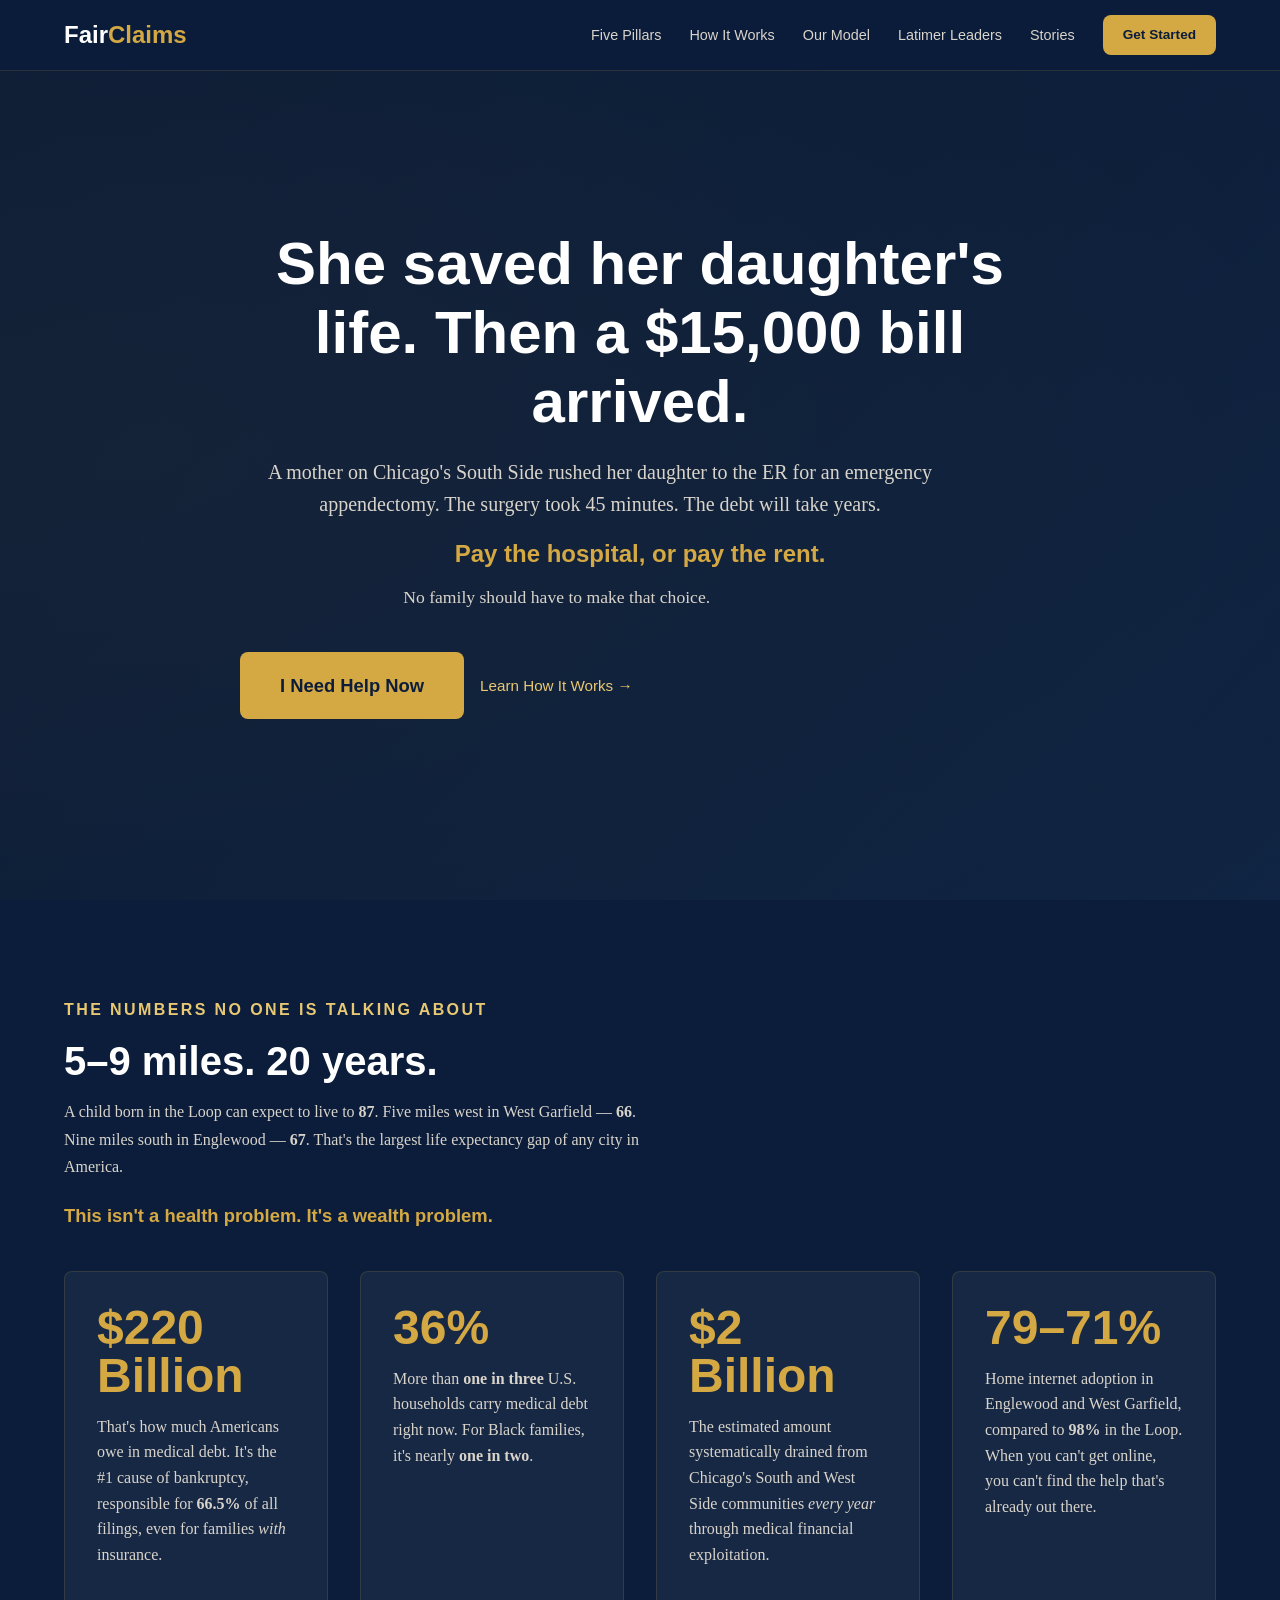
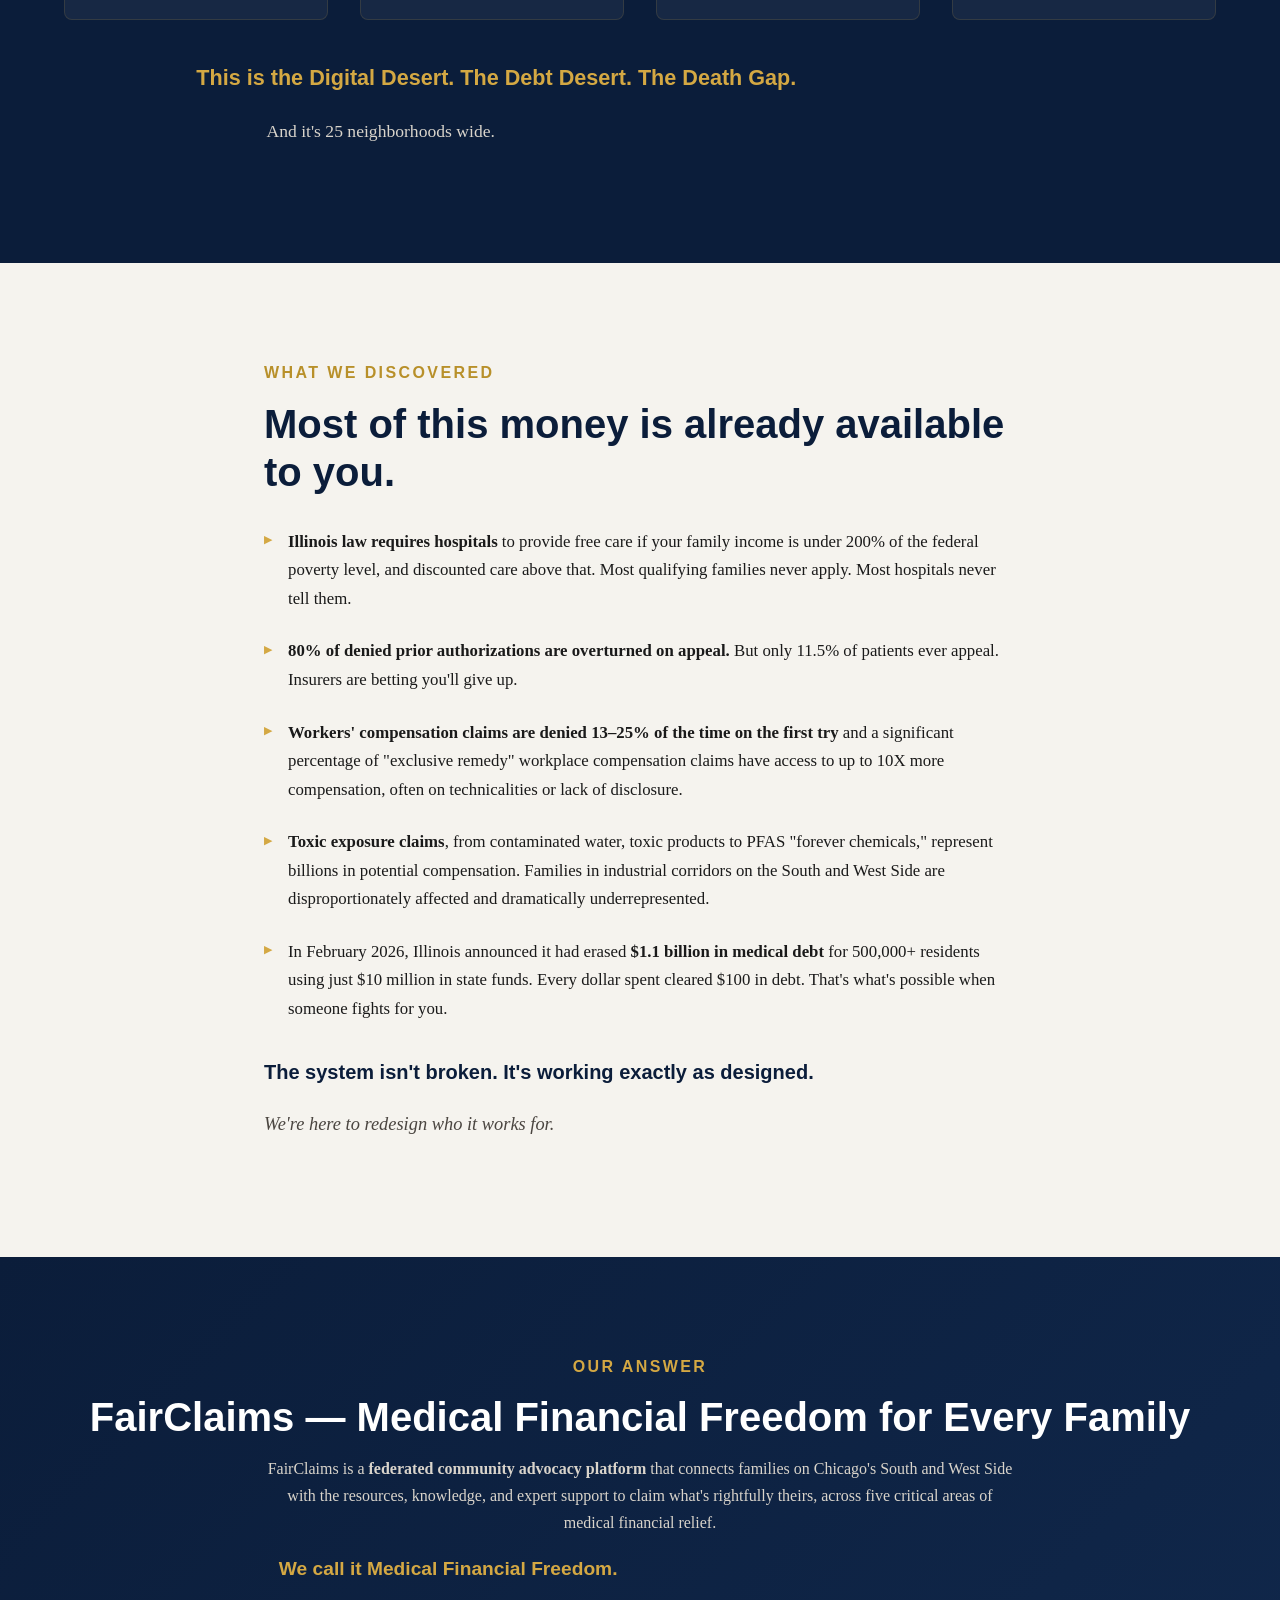
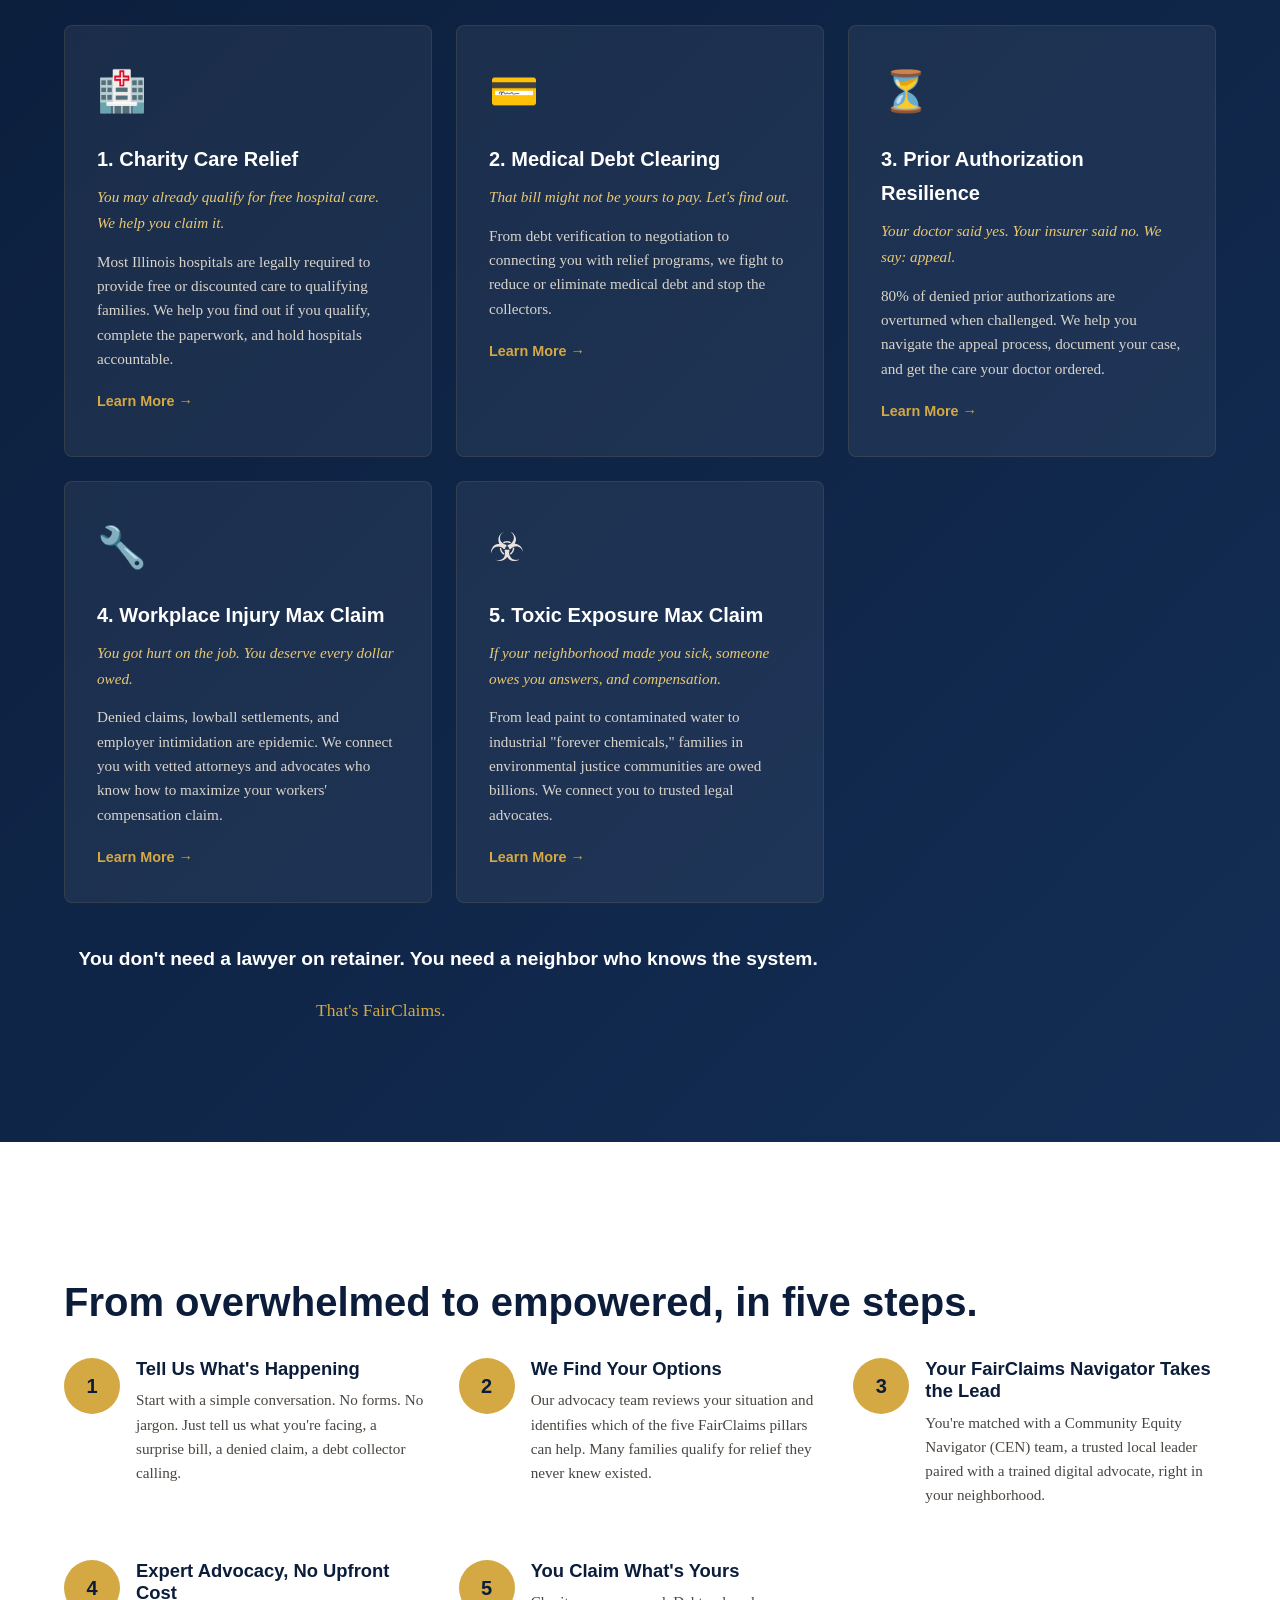
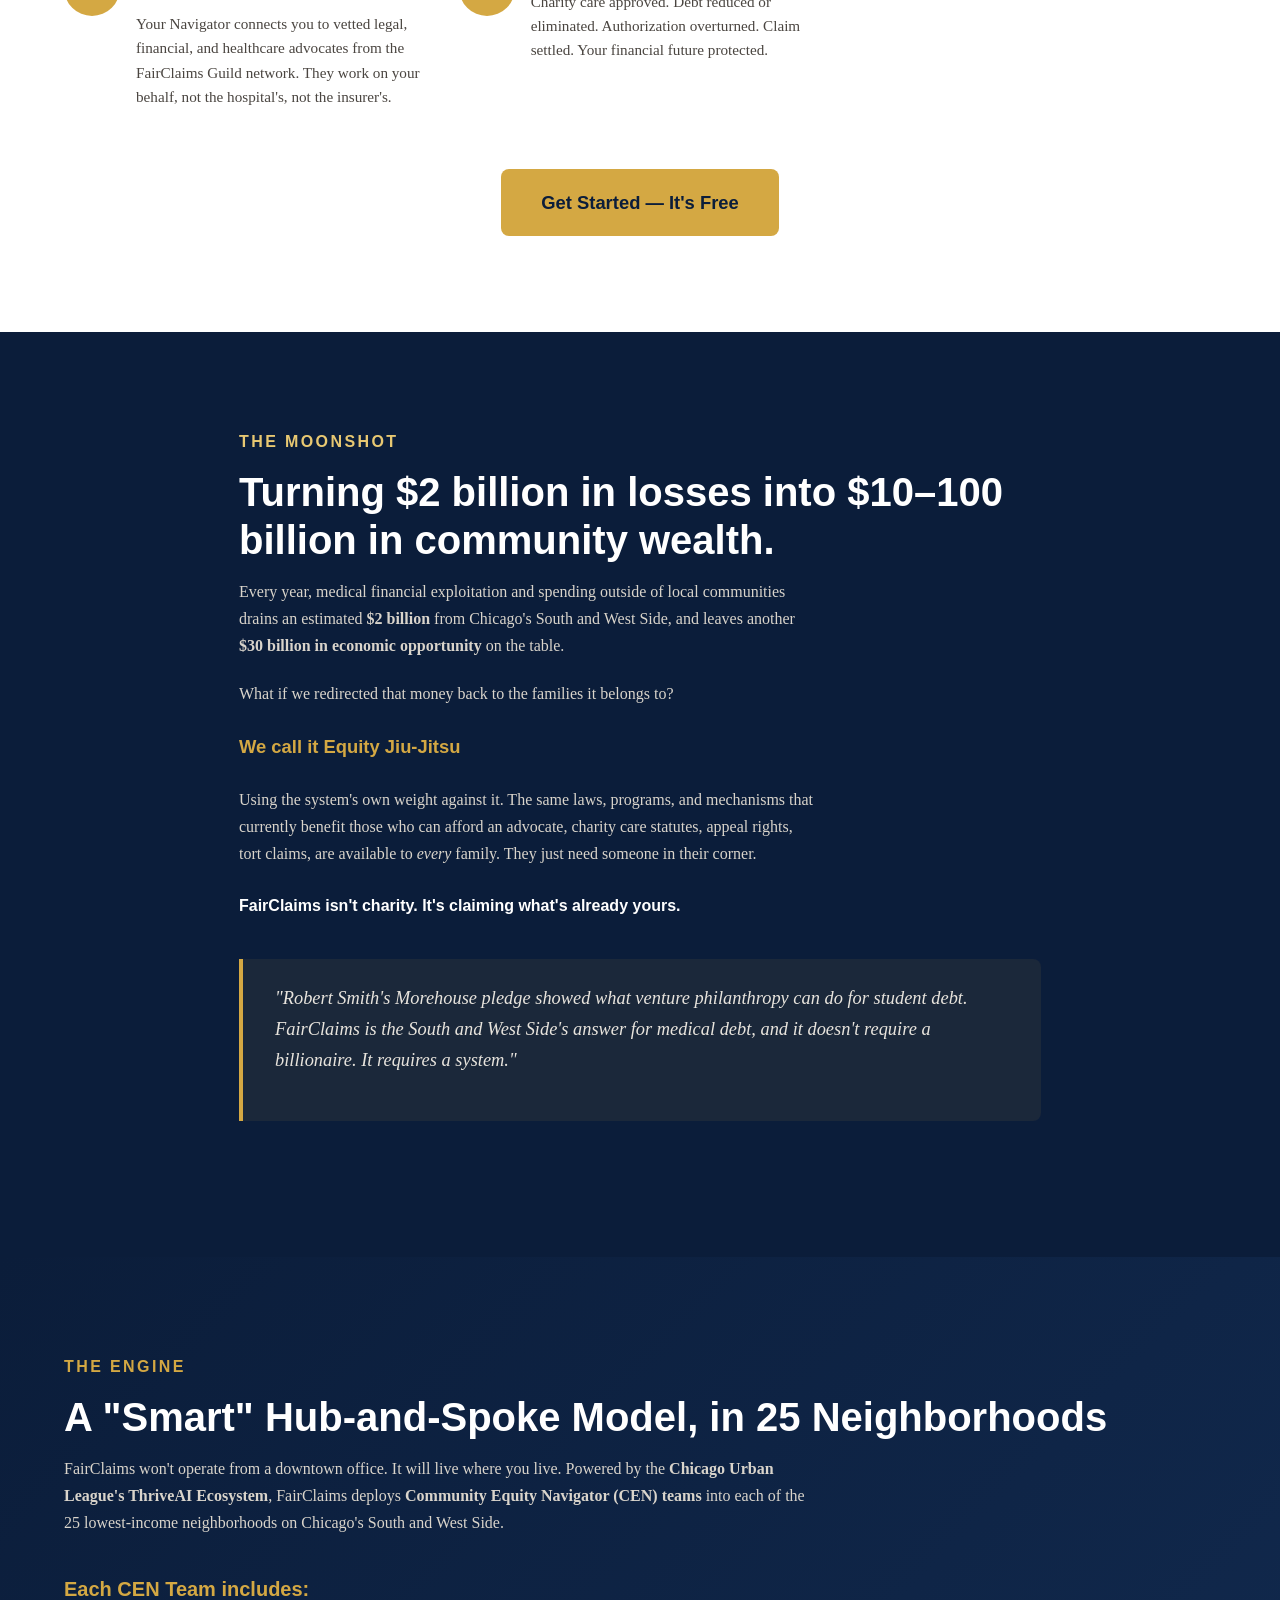
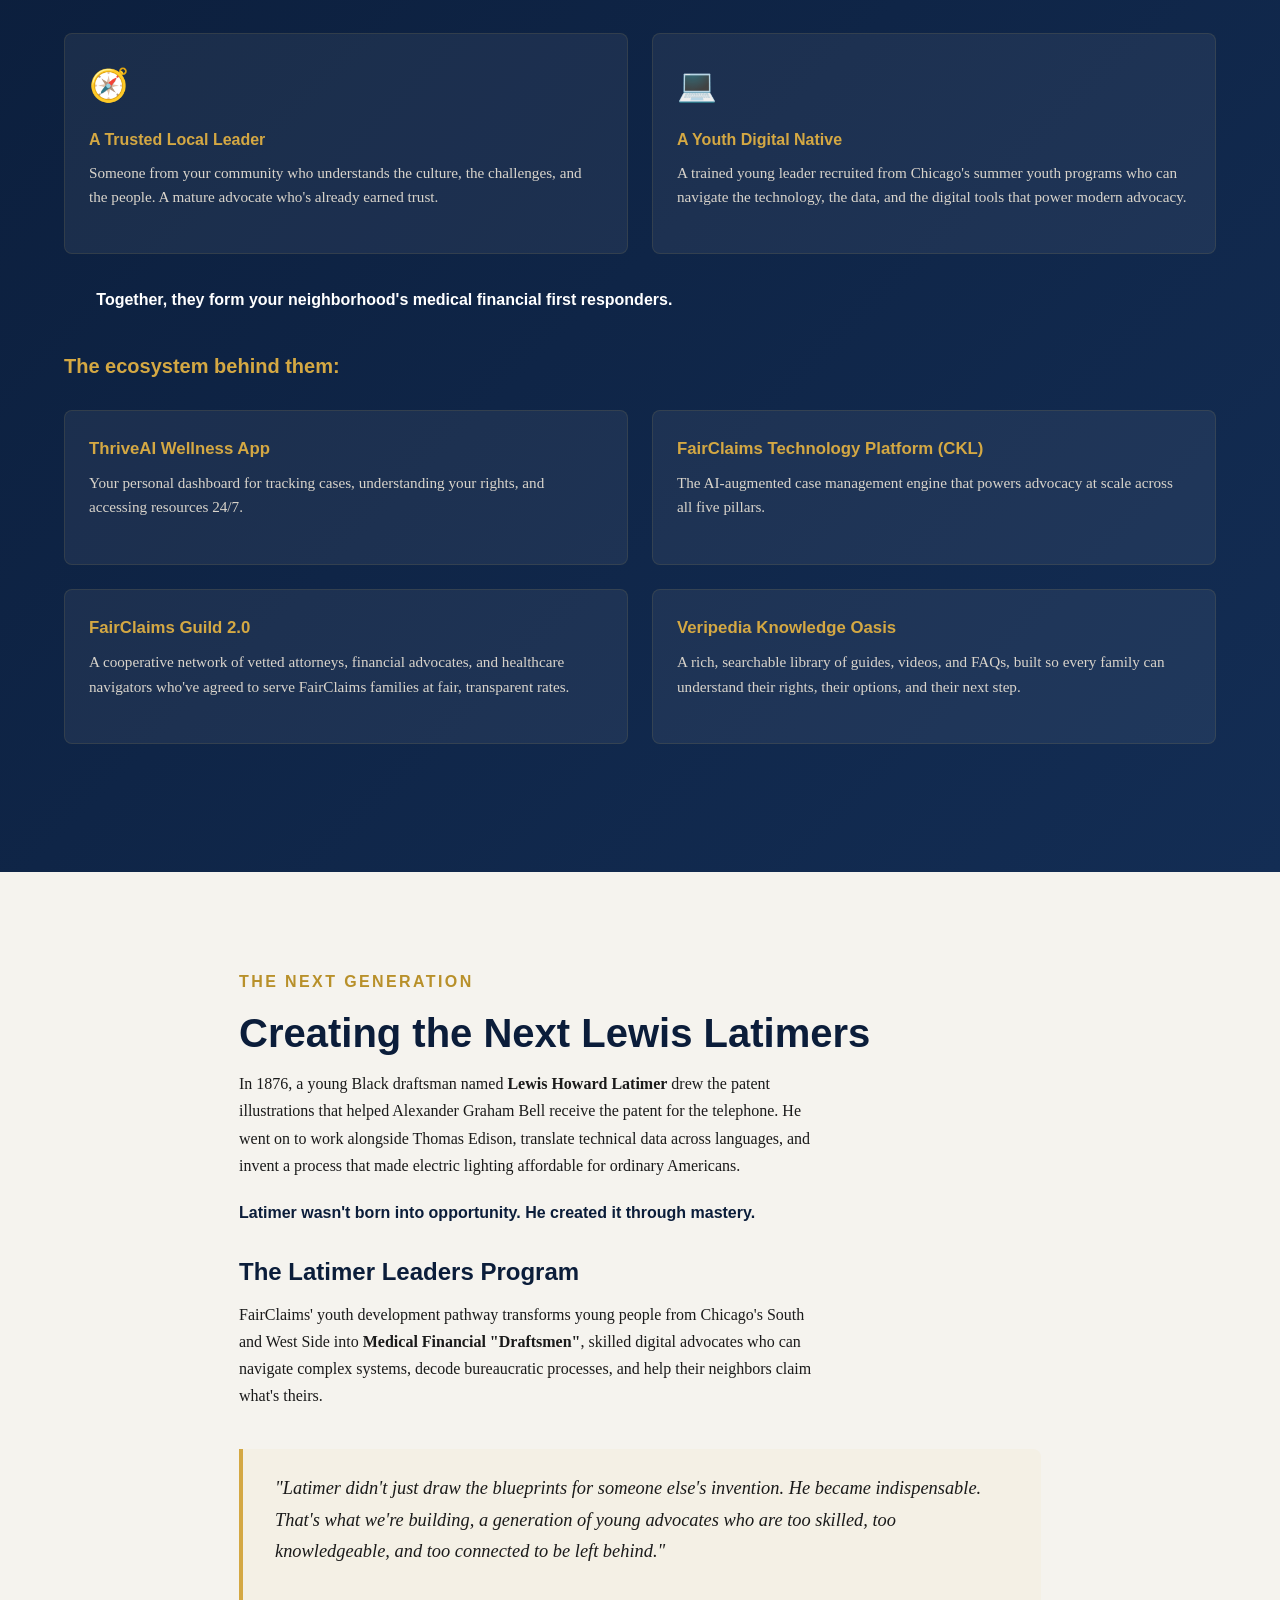
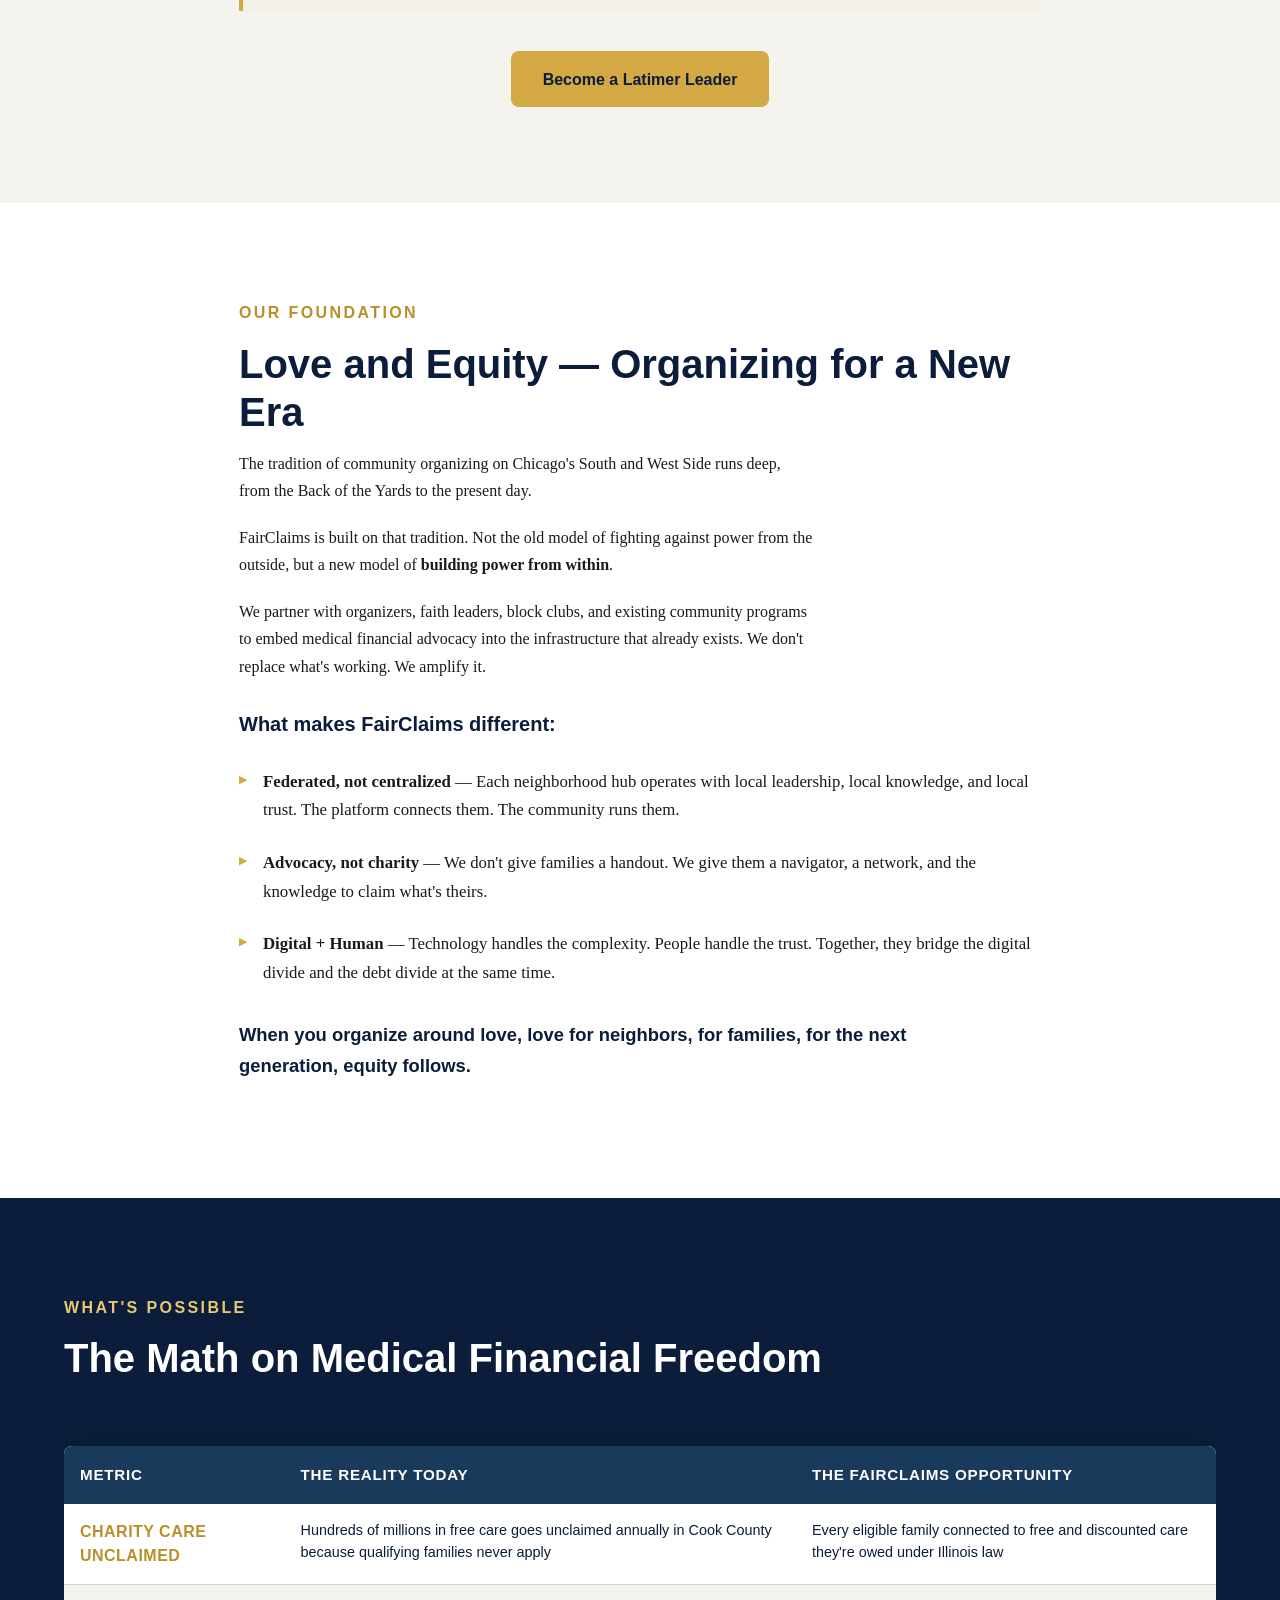
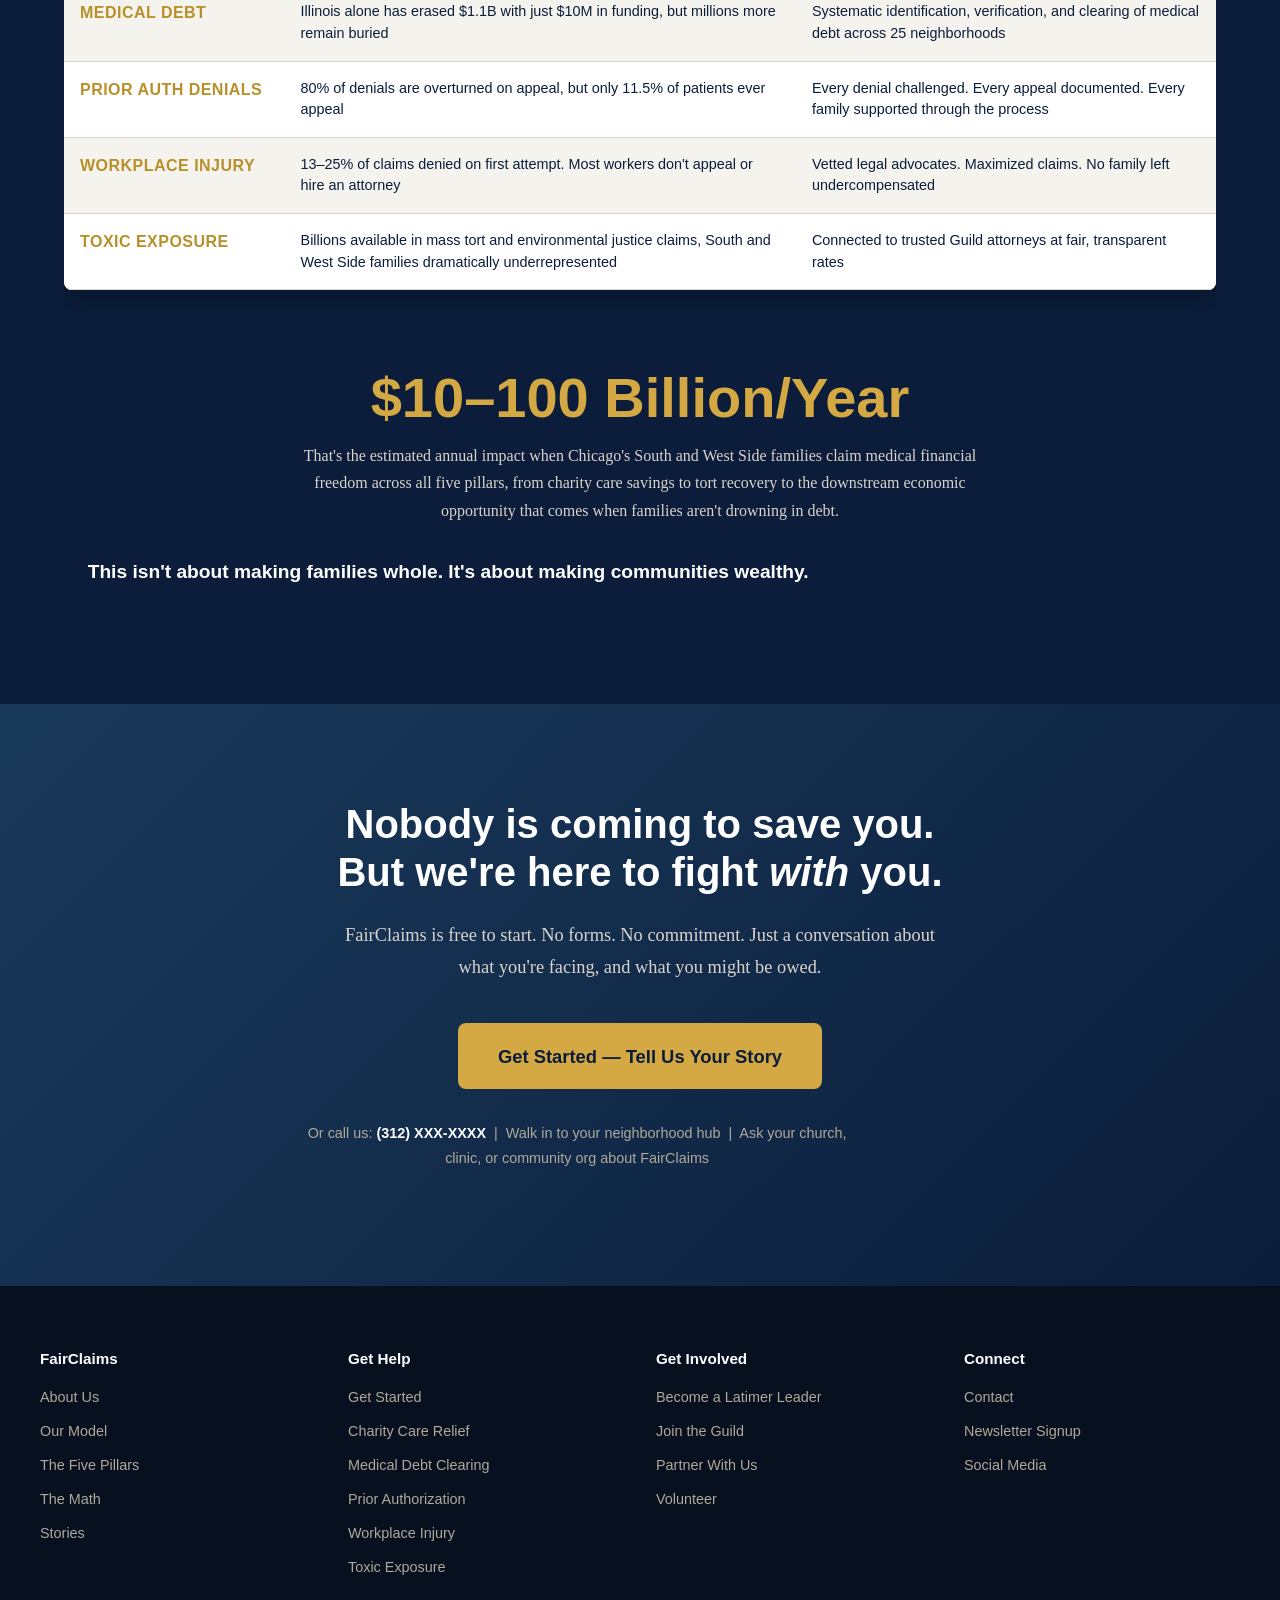
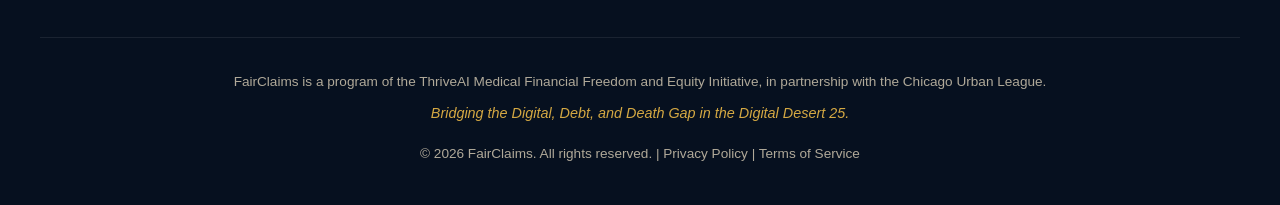
==== commit 1c11c5b1: "Remove forced break in hero headline; enlarge eyebrow label" ====
--- a/index.html
+++ b/index.html
@@ -44,7 +44,7 @@
   <!-- ===== SECTION 1: HERO / THE HOOK ===== -->
   <section class="hero">
     <div class="hero__content fade-in">
-      <h1>She saved her daughter's life.<br>Then a $15,000 bill arrived.</h1>
+      <h1>She saved her daughter's life. Then a $15,000 bill arrived.</h1>
       <p class="hero__subtitle">A mother on Chicago's South Side rushed her daughter to the ER for an emergency appendectomy. The surgery took 45 minutes. The debt will take years.</p>
       <p class="hero__emphasis">Pay the hospital, or pay the rent.</p>
       <p class="hero__tagline">No family should have to make that choice.</p>
--- a/css/styles.css
+++ b/css/styles.css
@@ -83,7 +83,7 @@
 
 h1 { font-size: 2.5rem; margin-bottom: 1rem; }
 h2 { font-size: 2rem; margin-bottom: 0.85rem; }
-h3 { font-size: 1.5rem; margin-bottom: 0.75rem; }
+h3 { font-size: 1.5rem; margin-bottom: 0.85rem; }
 h4 { font-size: 1.25rem; margin-bottom: 0.5rem; }
 
 p {
@@ -96,12 +96,12 @@
 
 .eyebrow {
   font-family: var(--font-ui);
-  font-size: 0.8rem;
+  font-size: 1rem;
   font-weight: 700;
   letter-spacing: 0.15em;
   text-transform: uppercase;
   color: var(--gold);
-  margin-bottom: 0.75rem;
+  margin-bottom: 0.85rem;
   display: block;
 }
 
@@ -377,7 +377,7 @@
 .hero__subtitle {
   font-size: 1.15rem;
   color: var(--gray-200);
-  margin-bottom: 0.75rem;
+  margin-bottom: 0.85rem;
   line-height: 1.6;
 }
 
@@ -435,7 +435,7 @@
   font-weight: 800;
   color: var(--gold);
   line-height: 1;
-  margin-bottom: 0.75rem;
+  margin-bottom: 0.85rem;
 }
 
 .stat-block__text {
@@ -486,7 +486,7 @@
 .pillar-card__tagline {
   font-style: italic;
   color: var(--gold-light);
-  margin-bottom: 0.75rem;
+  margin-bottom: 0.85rem;
   font-size: 0.95rem;
 }
 
@@ -612,6 +612,44 @@
   white-space: nowrap;
 }
 
+/* Ensure full readability when the impact table sits on a dark section */
+.section--dark .impact-table {
+  background: var(--white);
+  color: var(--navy);
+  border-radius: 8px;
+  overflow: hidden;
+  box-shadow: 0 8px 30px rgba(0, 0, 0, 0.25);
+}
+
+.section--dark .impact-table tbody td {
+  color: var(--navy);
+  border-bottom: 1px solid var(--gray-200);
+}
+
+.section--dark .impact-table tbody tr:nth-child(odd) {
+  background: var(--white);
+}
+
+.section--dark .impact-table tbody tr:nth-child(even) {
+  background: var(--off-white);
+}
+
+.section--dark .impact-table tbody td:first-child {
+  color: var(--gold-dark);
+  font-weight: 800;
+  font-size: 1rem;
+  text-transform: uppercase;
+  letter-spacing: 0.03em;
+  white-space: normal;
+  min-width: 170px;
+}
+
+.section--dark .impact-table thead th {
+  background: #1a3a5c;
+  color: var(--white);
+  font-size: 0.95rem;
+}
+
 /* --- Story Cards --- */
 .stories-grid {
   display: grid;
@@ -635,19 +673,19 @@
 
 .story-card__neighborhood {
   font-family: var(--font-ui);
-  font-size: 0.8rem;
+  font-size: 1rem;
   font-weight: 700;
   color: var(--gold-dark);
   text-transform: uppercase;
   letter-spacing: 0.1em;
-  margin-bottom: 0.75rem;
+  margin-bottom: 0.85rem;
 }
 
 .story-card__title {
   font-family: var(--font-heading);
   font-size: 1.15rem;
   color: var(--navy);
-  margin-bottom: 0.75rem;
+  margin-bottom: 0.85rem;
 }
 
 .story-card__text {
@@ -659,7 +697,7 @@
 
 .story-card__pillar {
   font-family: var(--font-ui);
-  font-size: 0.8rem;
+  font-size: 1rem;
   font-weight: 700;
   color: var(--green);
   background: rgba(58, 138, 106, 0.1);
@@ -701,6 +739,11 @@
   transition: border-color var(--transition);
 }
 
+.form-group input[type="radio"] {
+  width: auto;
+  margin-right: 0.5rem;
+}
+
 .form-group input:focus,
 .form-group select:focus,
 .form-group textarea:focus {
@@ -783,7 +826,7 @@
 
 .cen-card__icon {
   font-size: 2rem;
-  margin-bottom: 0.75rem;
+  margin-bottom: 0.85rem;
 }
 
 .cen-card__title {
@@ -998,7 +1041,7 @@
 .contact-options p {
   font-family: var(--font-ui);
   font-size: 1rem;
-  margin-bottom: 0.75rem;
+  margin-bottom: 0.85rem;
 }
 
 /* ==============================
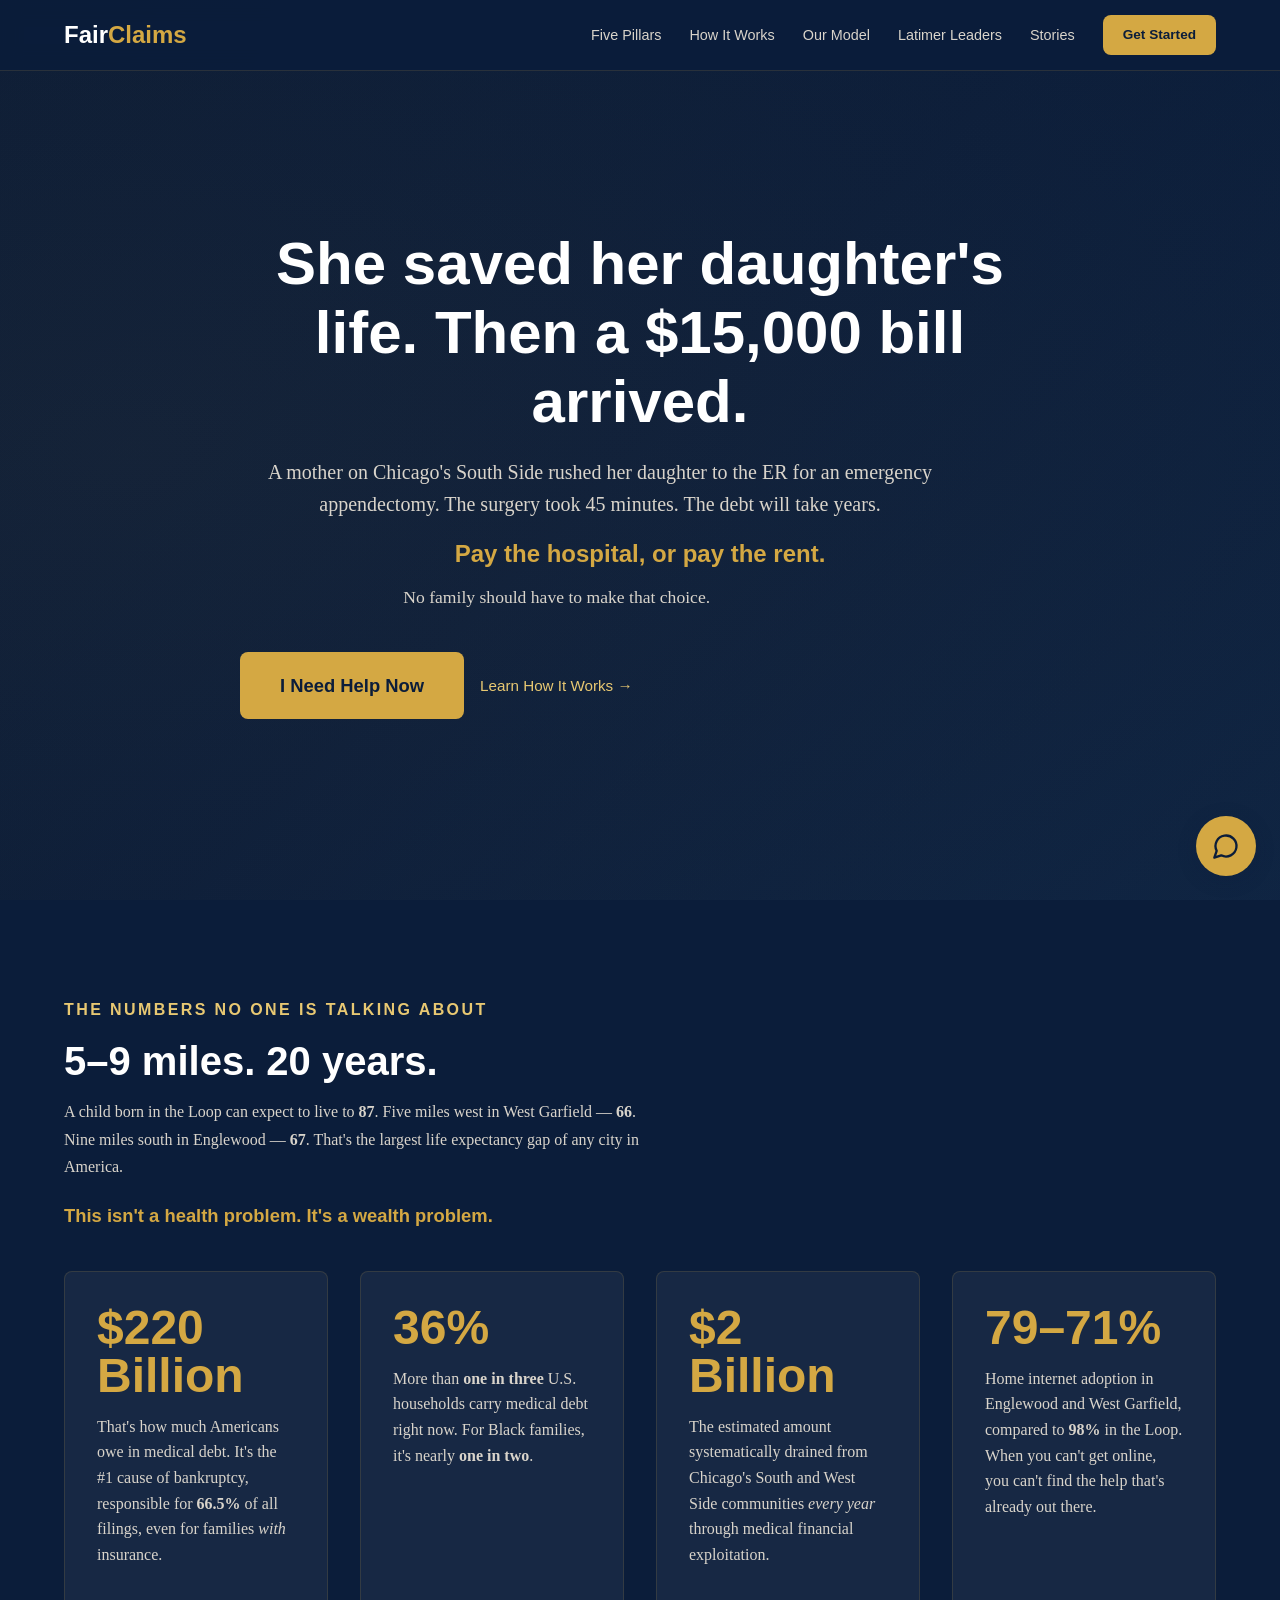
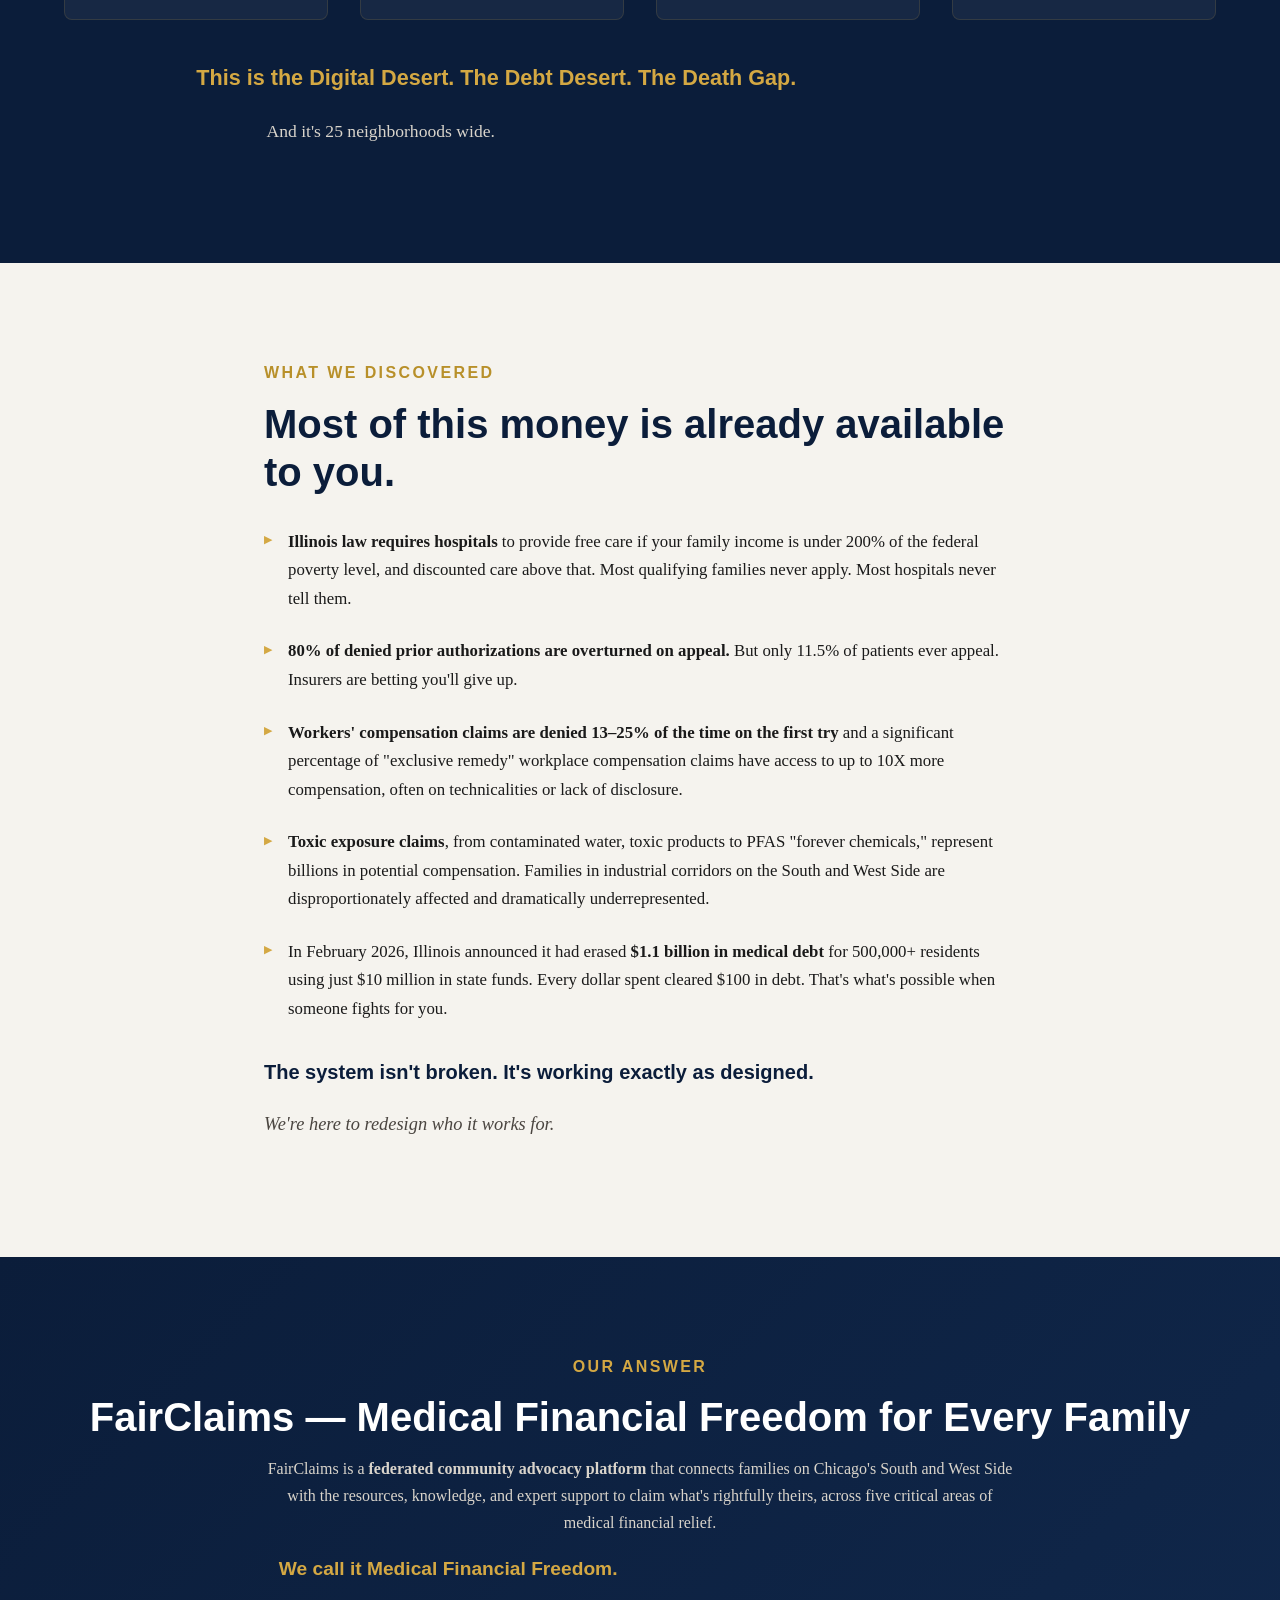
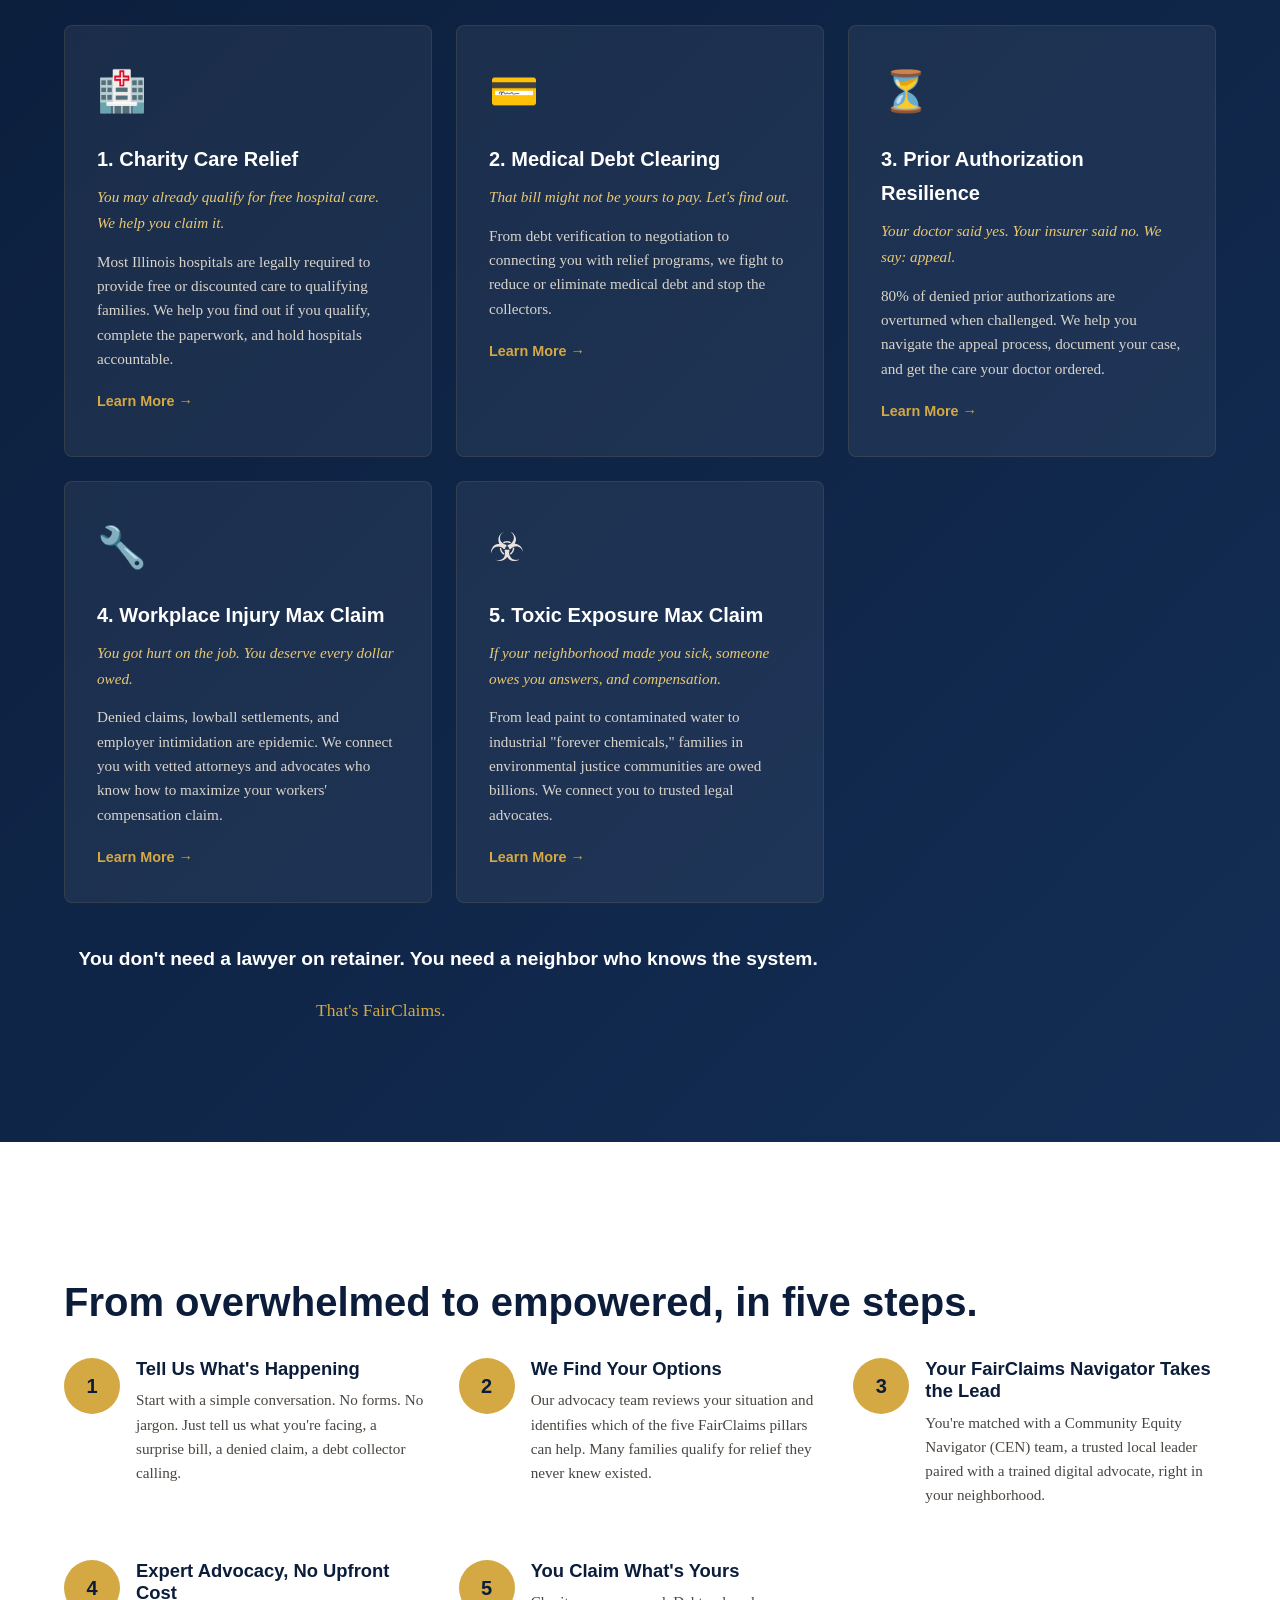
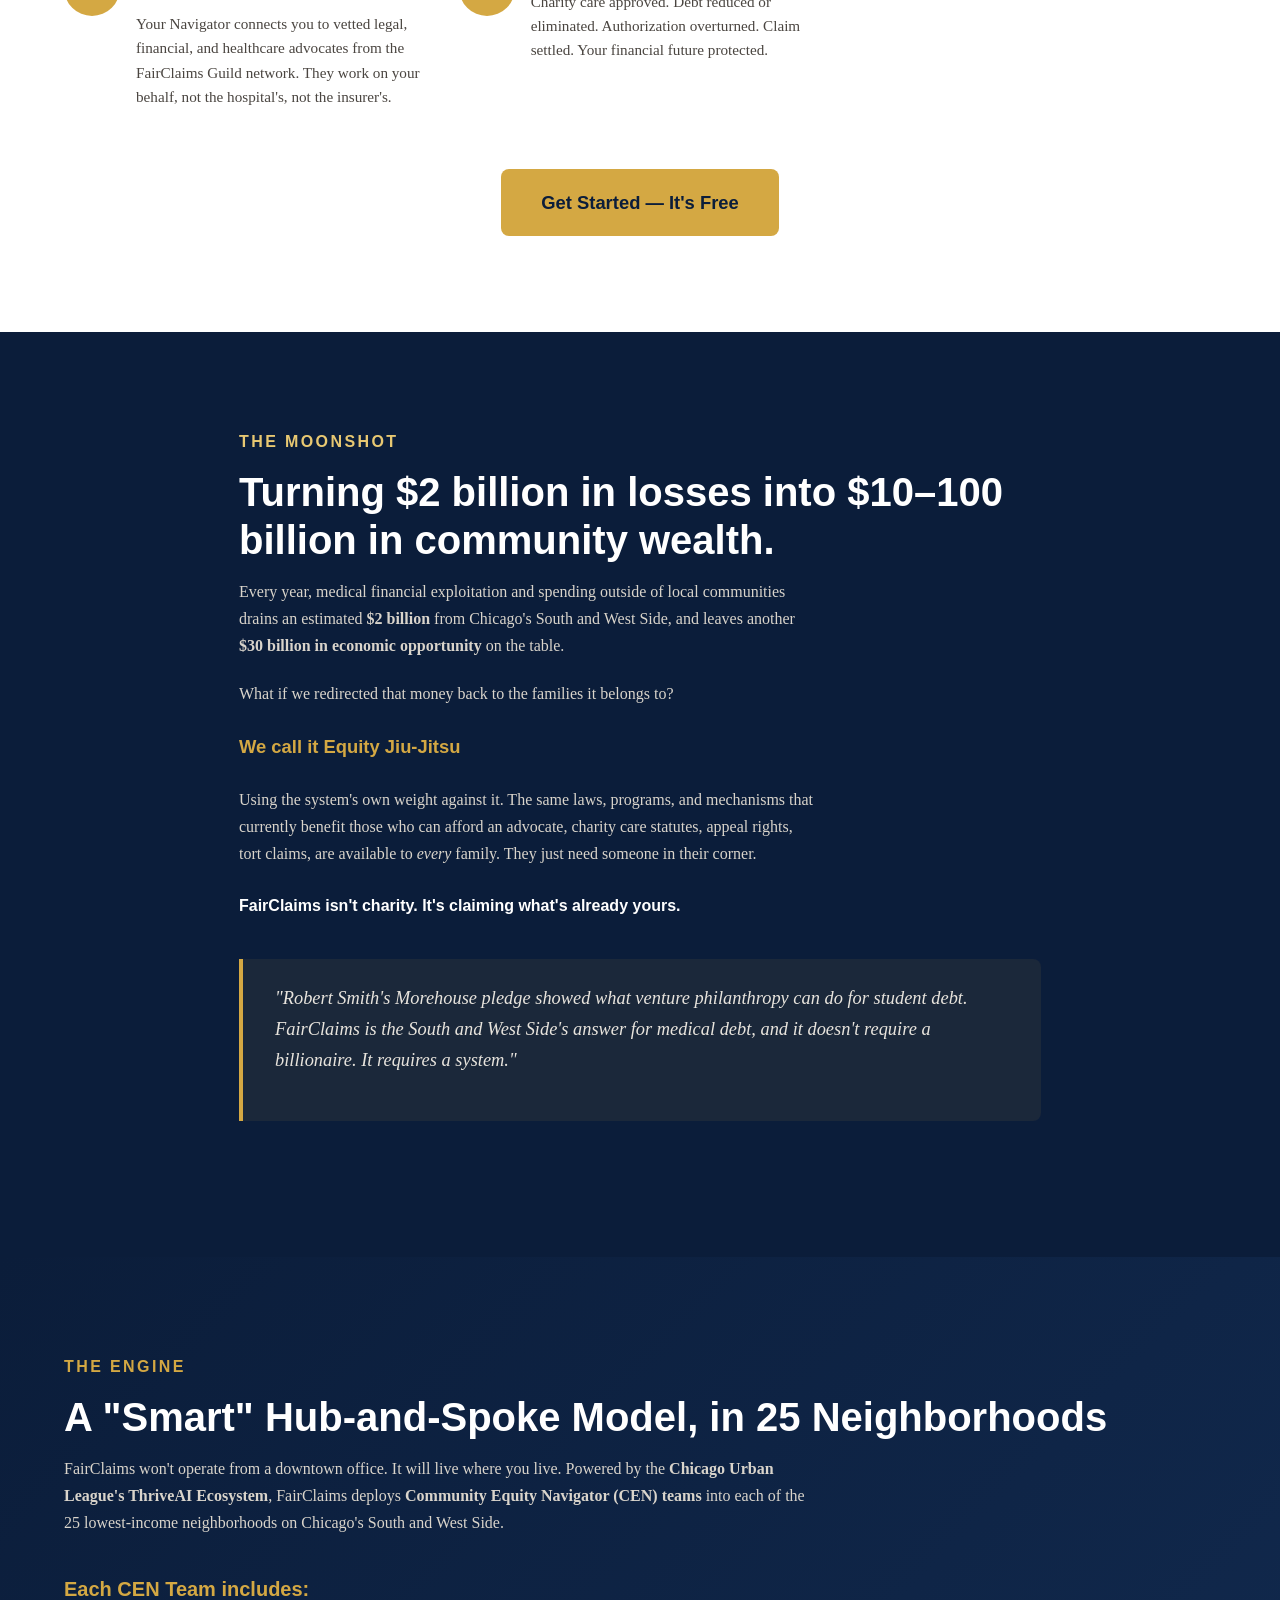
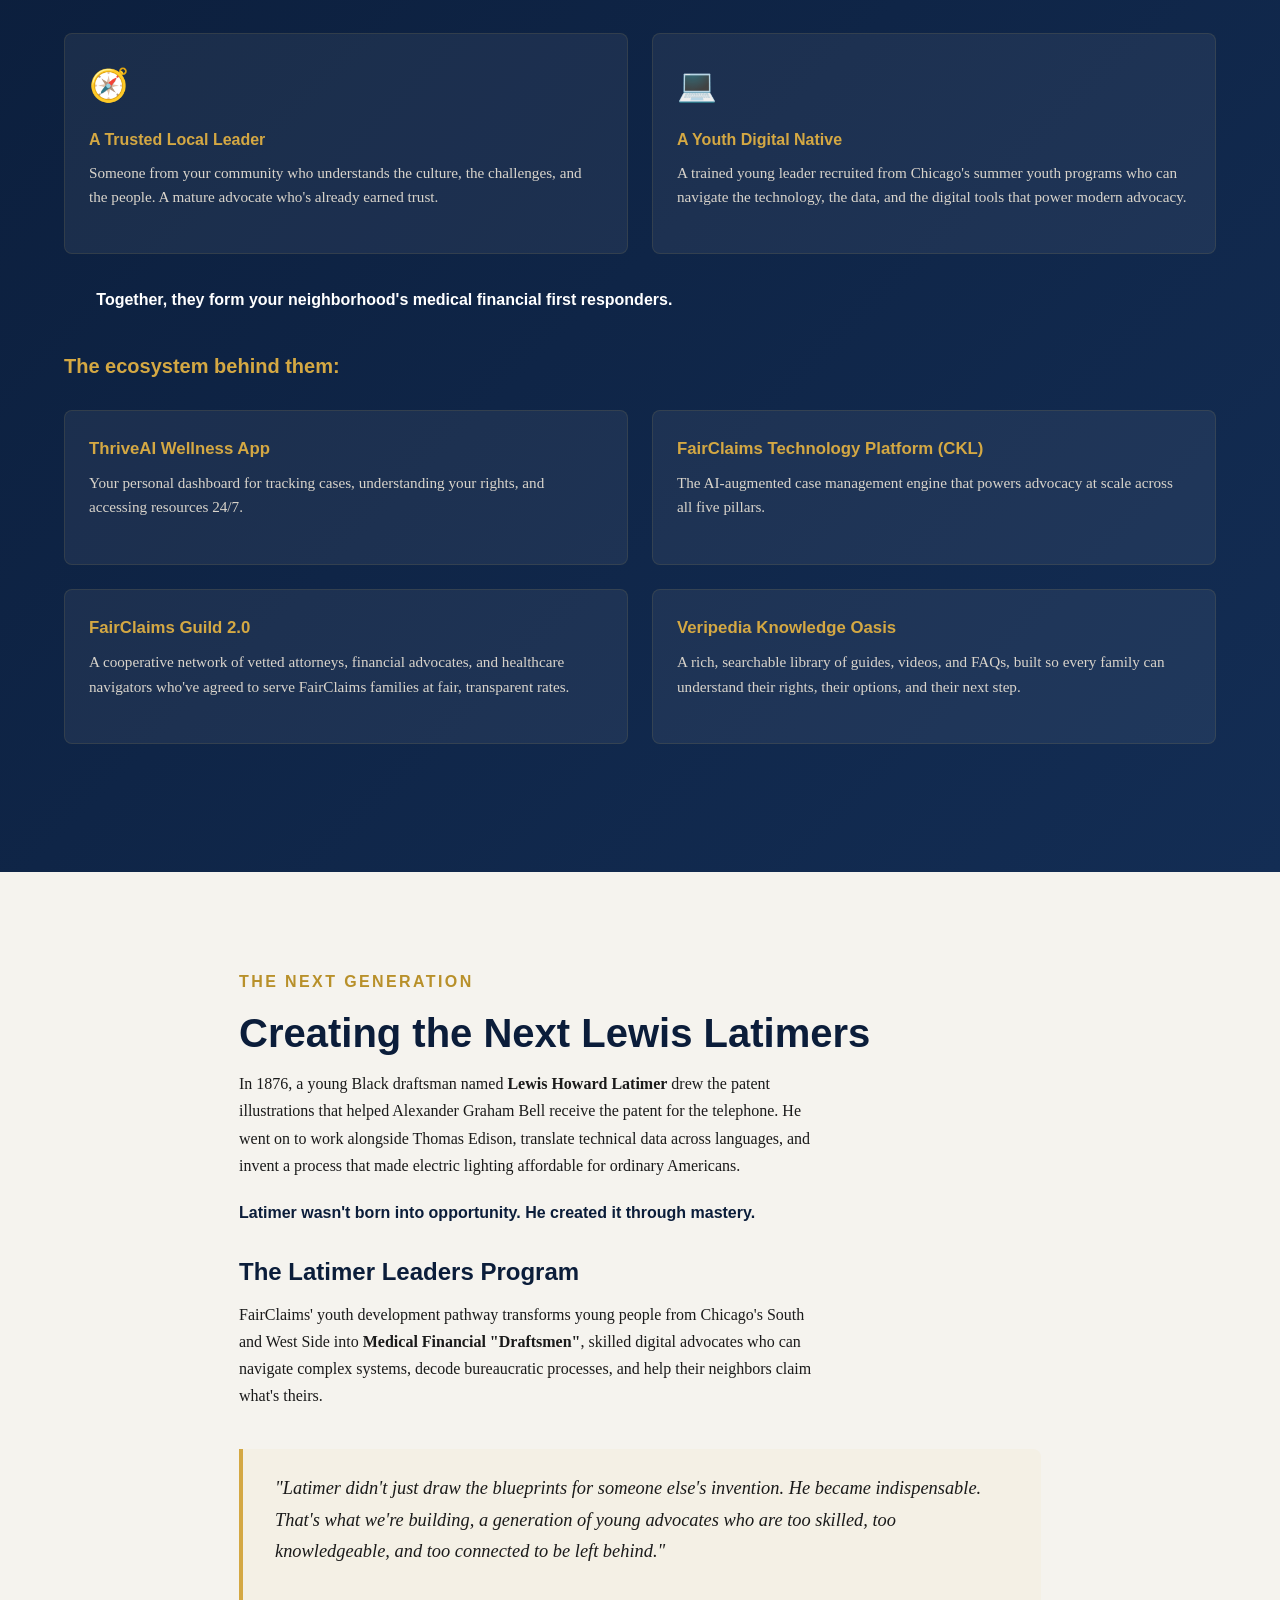
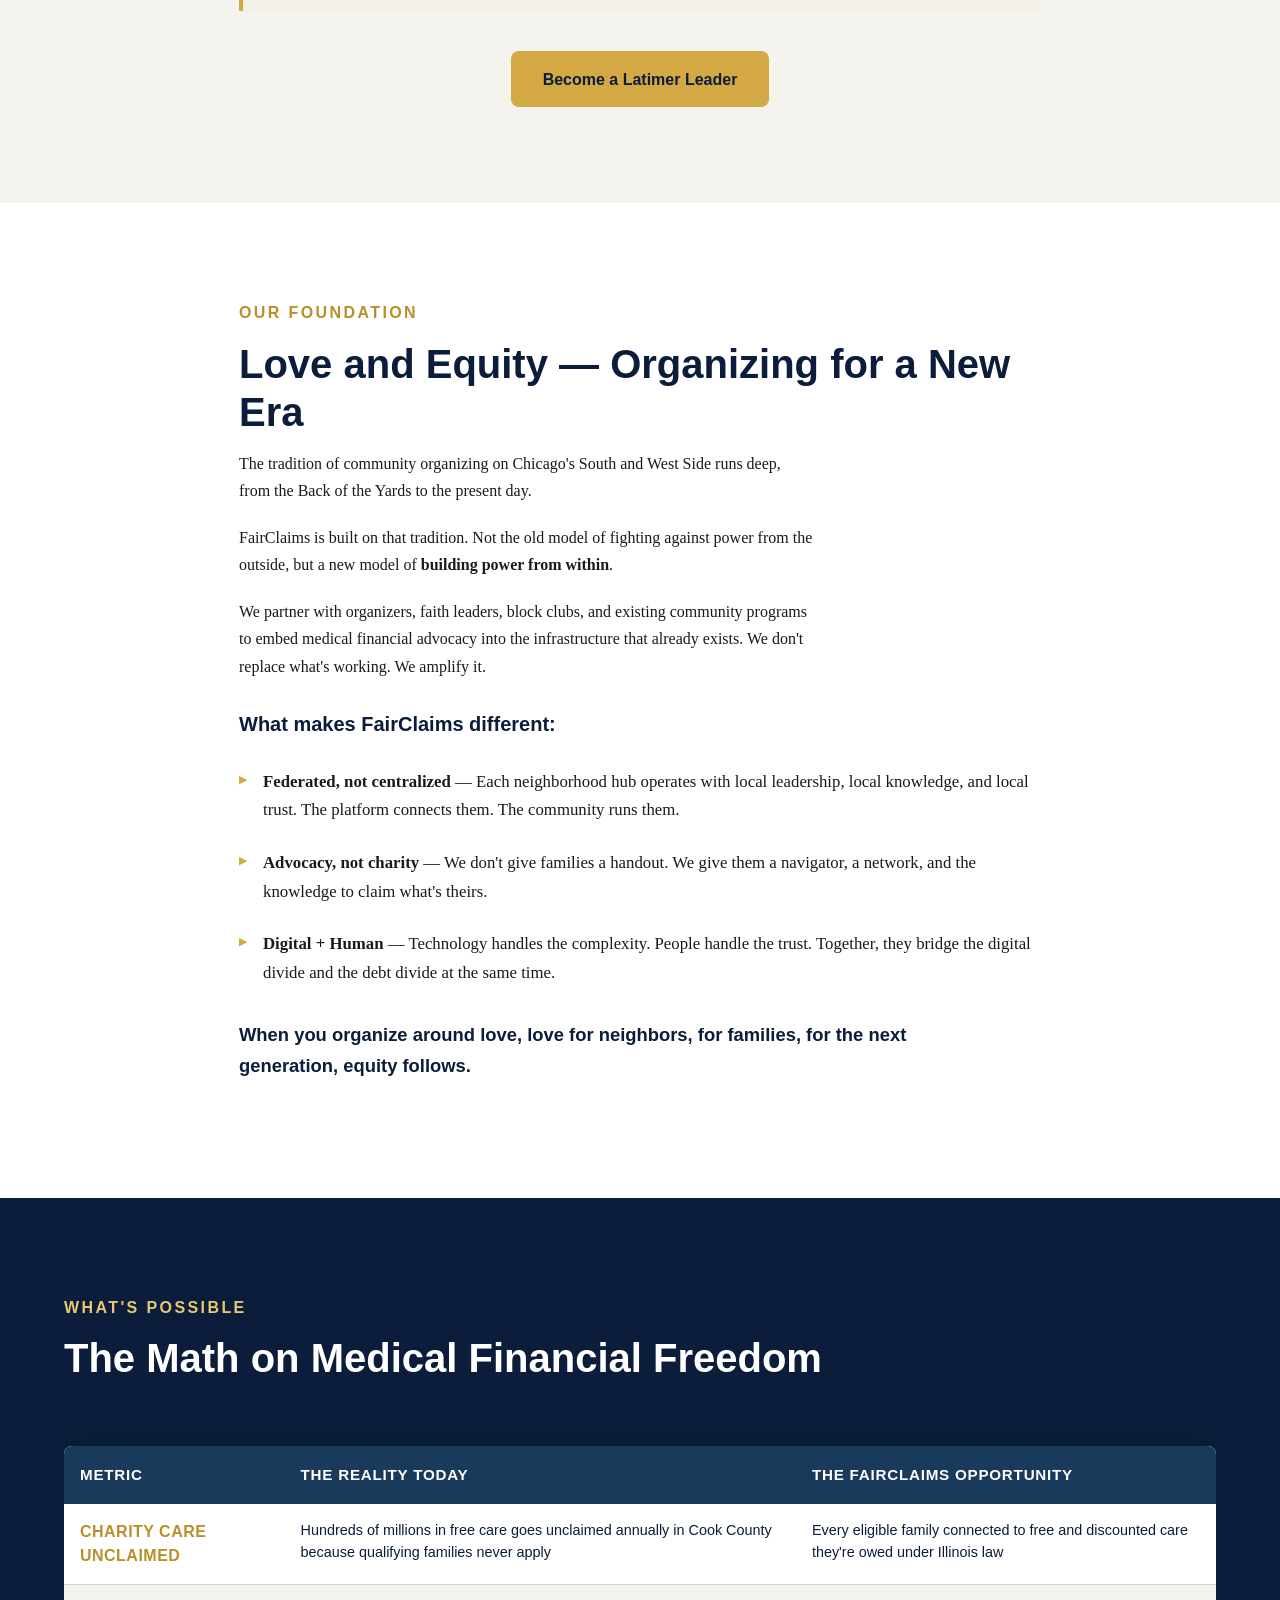
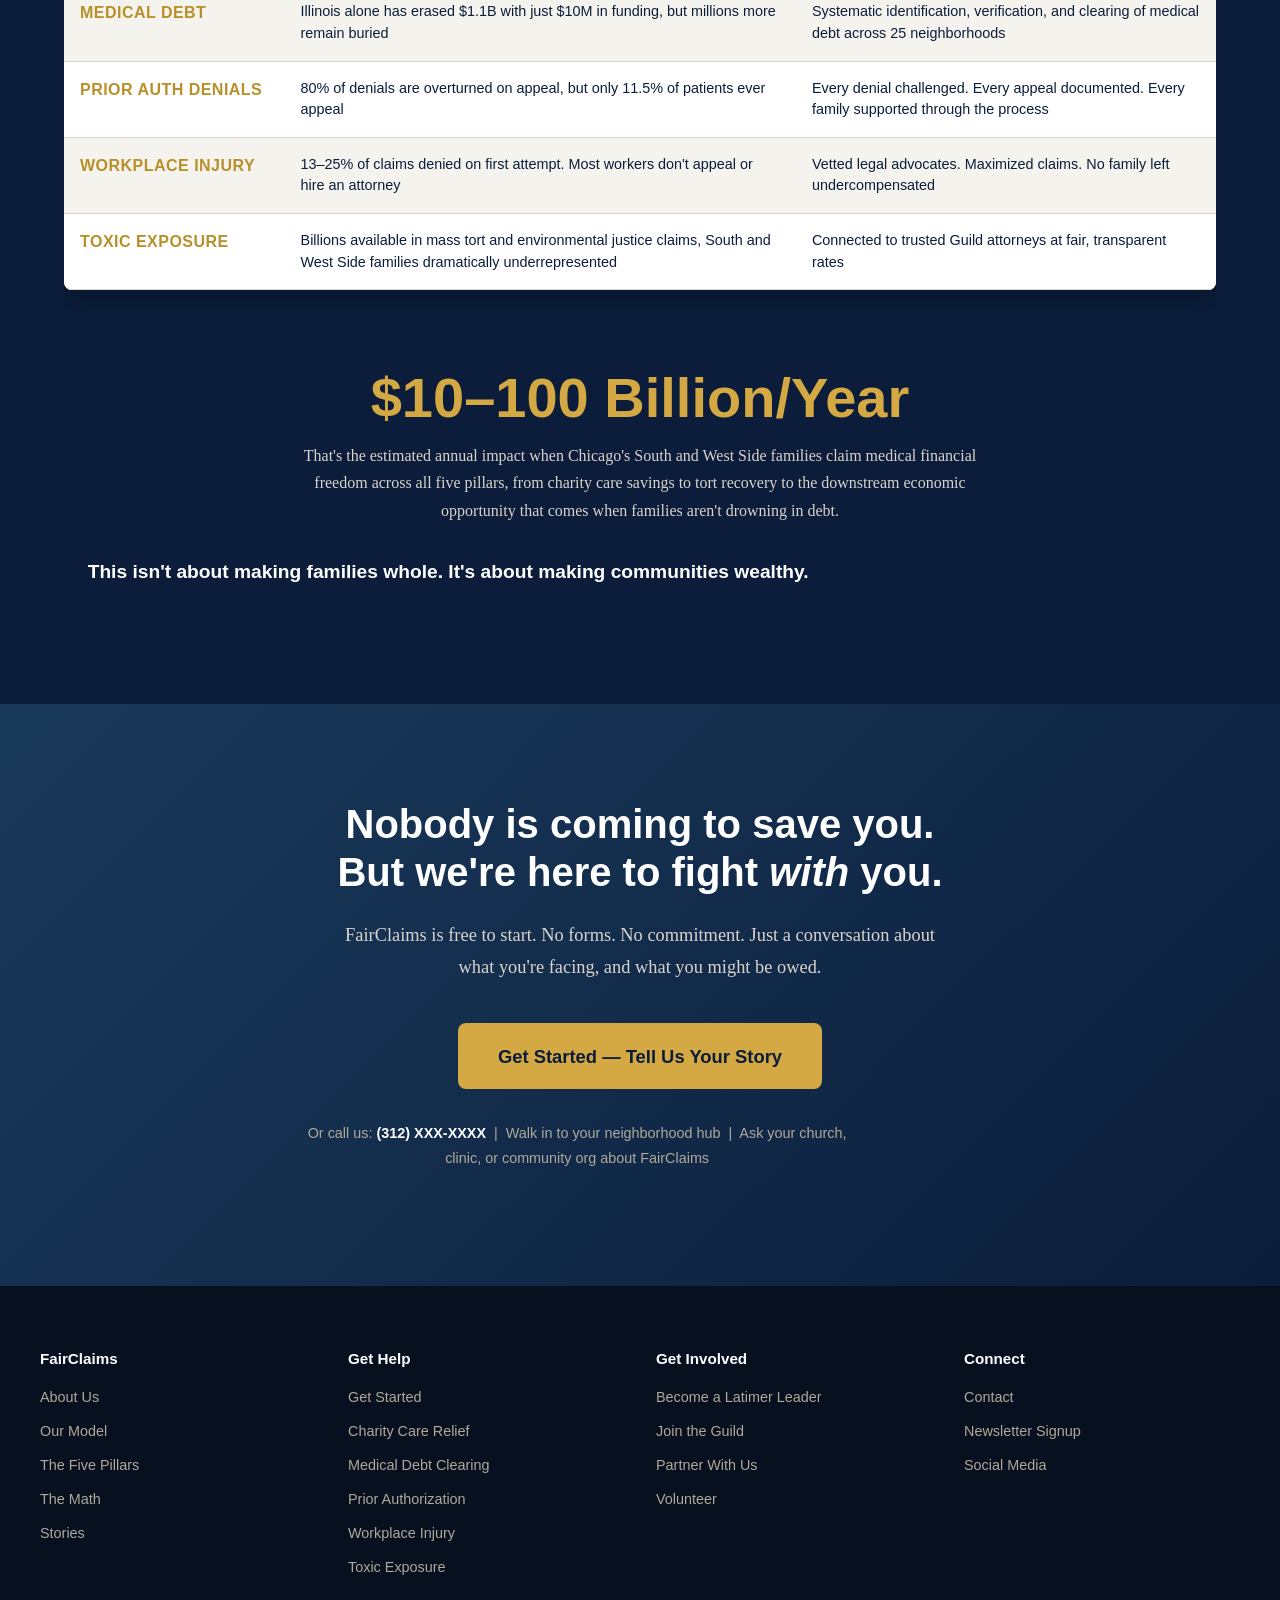
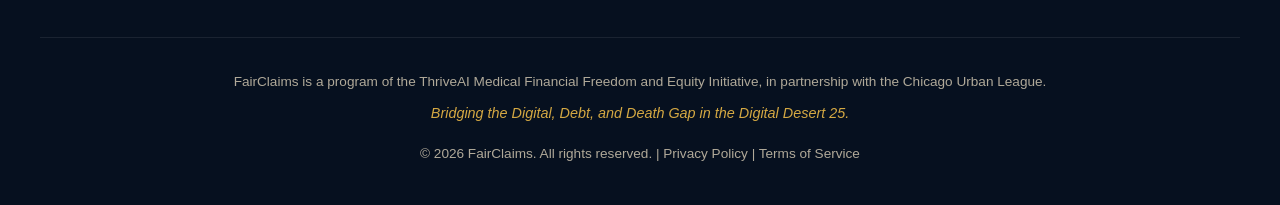
==== commit b13d1420: "Add FairClaims AI concierge: FastAPI backend + floating chat widget" ====
--- a/index.html
+++ b/index.html
@@ -6,6 +6,8 @@
   <meta name="description" content="FairClaims connects families on Chicago's South and West Side with resources to claim medical financial relief across charity care, medical debt, prior authorization, workplace injury, and toxic exposure.">
   <title>FairClaims — Medical Financial Freedom for Every Family</title>
   <link rel="stylesheet" href="css/styles.css">
+  <link rel="stylesheet" href="/css/concierge-widget.css">
+  <script src="/js/concierge-widget.js" defer></script>
 </head>
 <body>
 
--- a/css/concierge-widget.css
+++ b/css/concierge-widget.css
@@ -0,0 +1,326 @@
+/* FairClaims Concierge Widget
+ * Reuses tokens from styles.css (--gold, --navy, --white, --off-white,
+ * --gray-200, --text-primary, --font-heading, --font-ui,
+ * --border-radius, --transition). No redefinitions.
+ *
+ * Layered above the navbar (z-index 1001 vs navbar's 1000).
+ */
+
+.fc-concierge {
+  position: fixed;
+  right: 24px;
+  bottom: 24px;
+  z-index: 1001;
+  font-family: var(--font-ui, "Segoe UI", Helvetica, Arial, sans-serif);
+}
+
+/* ── Bubble (collapsed state) ──────────────────────────────── */
+
+.fc-concierge__bubble {
+  width: 60px;
+  height: 60px;
+  border-radius: 50%;
+  background: var(--gold, #D4A843);
+  color: var(--navy, #0B1D3A);
+  border: none;
+  cursor: pointer;
+  box-shadow: 0 4px 18px rgba(11, 29, 58, 0.25);
+  display: flex;
+  align-items: center;
+  justify-content: center;
+  transition: var(--transition, transform 0.3s ease, background 0.3s ease, box-shadow 0.3s ease);
+  padding: 0;
+}
+
+.fc-concierge__bubble:hover,
+.fc-concierge__bubble:focus-visible {
+  background: var(--gold-light, #E8C872);
+  transform: translateY(-2px);
+  box-shadow: 0 8px 24px rgba(11, 29, 58, 0.3);
+  outline: none;
+}
+
+.fc-concierge__bubble:focus-visible {
+  outline: 2px solid var(--navy, #0B1D3A);
+  outline-offset: 2px;
+}
+
+.fc-concierge__icon {
+  width: 28px;
+  height: 28px;
+}
+
+.fc-concierge--open .fc-concierge__bubble {
+  /* When the panel is open, the bubble nudges the close affordance
+     forward (a little pulse) but stays tappable so a second click
+     anywhere on the bubble closes the panel. */
+  background: var(--navy, #0B1D3A);
+  color: var(--white, #fff);
+}
+
+/* ── Panel (expanded state) ────────────────────────────────── */
+
+.fc-concierge__panel {
+  position: fixed;
+  right: 24px;
+  bottom: 96px;
+  width: 380px;
+  height: 560px;
+  max-height: calc(100vh - 120px);
+  background: var(--white, #fff);
+  border: 1px solid var(--gray-200, #D9D4CB);
+  border-radius: var(--border-radius, 8px);
+  box-shadow: 0 12px 40px rgba(0, 0, 0, 0.18);
+  display: flex;
+  flex-direction: column;
+  overflow: hidden;
+  transform: translateY(8px);
+  opacity: 0;
+  pointer-events: none;
+  transition: opacity var(--transition, 0.3s ease), transform var(--transition, 0.3s ease);
+}
+
+.fc-concierge--open .fc-concierge__panel {
+  opacity: 1;
+  transform: translateY(0);
+  pointer-events: auto;
+}
+
+/* Header */
+.fc-concierge__header {
+  display: flex;
+  align-items: center;
+  justify-content: space-between;
+  padding: 14px 16px;
+  background: var(--navy, #0B1D3A);
+  color: var(--white, #fff);
+  font-family: var(--font-heading, "Segoe UI", Helvetica, Arial, sans-serif);
+  font-size: 1rem;
+  font-weight: 600;
+  letter-spacing: 0.01em;
+}
+
+.fc-concierge__header strong {
+  color: var(--white, #fff);
+}
+
+.fc-concierge__header strong::before {
+  content: "";
+  display: inline-block;
+  width: 8px;
+  height: 8px;
+  background: var(--gold, #D4A843);
+  border-radius: 50%;
+  margin-right: 8px;
+  vertical-align: middle;
+}
+
+.fc-concierge__close {
+  background: transparent;
+  border: none;
+  color: var(--white, #fff);
+  font-size: 1.5rem;
+  line-height: 1;
+  cursor: pointer;
+  padding: 4px 8px;
+  border-radius: 4px;
+  transition: background 0.15s ease;
+}
+
+.fc-concierge__close:hover {
+  background: rgba(255, 255, 255, 0.12);
+}
+
+/* Transcript */
+.fc-concierge__transcript {
+  flex: 1 1 auto;
+  overflow-y: auto;
+  padding: 16px;
+  background: var(--off-white, #F5F3EE);
+  font-size: 0.95rem;
+  line-height: 1.5;
+  color: var(--text-primary, #1A1A1A);
+}
+
+.fc-concierge__msg {
+  margin-bottom: 12px;
+  display: flex;
+  flex-direction: column;
+  max-width: 92%;
+}
+
+.fc-concierge__msg--assistant {
+  align-self: flex-start;
+}
+
+.fc-concierge__msg--user {
+  align-self: flex-end;
+  margin-left: auto;
+}
+
+.fc-concierge__bubble-text {
+  padding: 10px 14px;
+  border-radius: 14px;
+  white-space: pre-wrap;
+  word-wrap: break-word;
+}
+
+.fc-concierge__msg--assistant .fc-concierge__bubble-text {
+  background: var(--white, #fff);
+  border: 1px solid var(--gray-200, #D9D4CB);
+  border-bottom-left-radius: 4px;
+}
+
+.fc-concierge__msg--user .fc-concierge__bubble-text {
+  background: var(--navy, #0B1D3A);
+  color: var(--white, #fff);
+  border-bottom-right-radius: 4px;
+}
+
+/* Citations */
+.fc-concierge__citations {
+  display: flex;
+  flex-wrap: wrap;
+  gap: 6px;
+  margin-top: 8px;
+}
+
+.fc-concierge__citation {
+  font-size: 0.75rem;
+  padding: 4px 8px;
+  background: rgba(212, 168, 67, 0.12);
+  border: 1px solid var(--gold, #D4A843);
+  color: var(--text-primary, #1A1A1A);
+  border-radius: 4px;
+  max-width: 100%;
+  overflow: hidden;
+  text-overflow: ellipsis;
+  white-space: nowrap;
+}
+
+/* Typing indicator */
+.fc-concierge__typing {
+  display: inline-flex;
+  gap: 4px;
+  padding: 12px 14px;
+  background: var(--white, #fff);
+  border: 1px solid var(--gray-200, #D9D4CB);
+  border-radius: 14px;
+  border-bottom-left-radius: 4px;
+}
+
+.fc-concierge__typing span {
+  width: 6px;
+  height: 6px;
+  border-radius: 50%;
+  background: var(--gray-300, #B0A999);
+  animation: fc-concierge-pulse 1.4s ease-in-out infinite;
+}
+
+.fc-concierge__typing span:nth-child(2) {
+  animation-delay: 0.2s;
+}
+
+.fc-concierge__typing span:nth-child(3) {
+  animation-delay: 0.4s;
+}
+
+@keyframes fc-concierge-pulse {
+  0%, 60%, 100% {
+    transform: translateY(0);
+    opacity: 0.5;
+  }
+  30% {
+    transform: translateY(-3px);
+    opacity: 1;
+  }
+}
+
+/* Input */
+.fc-concierge__input {
+  display: flex;
+  gap: 8px;
+  padding: 12px;
+  border-top: 1px solid var(--gray-200, #D9D4CB);
+  background: var(--white, #fff);
+}
+
+.fc-concierge__input textarea {
+  flex: 1 1 auto;
+  resize: none;
+  border: 1px solid var(--gray-200, #D9D4CB);
+  border-radius: var(--border-radius, 8px);
+  padding: 8px 10px;
+  font-family: inherit;
+  font-size: 0.9rem;
+  line-height: 1.4;
+  color: var(--text-primary, #1A1A1A);
+  background: var(--white, #fff);
+  outline: none;
+  transition: border-color 0.15s ease;
+}
+
+.fc-concierge__input textarea:focus {
+  border-color: var(--gold, #D4A843);
+}
+
+.fc-concierge__input button {
+  flex: 0 0 auto;
+  padding: 8px 16px;
+  background: var(--gold, #D4A843);
+  color: var(--navy, #0B1D3A);
+  border: none;
+  border-radius: var(--border-radius, 8px);
+  font-family: var(--font-ui, "Segoe UI", Helvetica, Arial, sans-serif);
+  font-weight: 600;
+  cursor: pointer;
+  transition: background 0.15s ease;
+}
+
+.fc-concierge__input button:hover:not(:disabled) {
+  background: var(--gold-light, #E8C872);
+}
+
+.fc-concierge__input button:disabled {
+  opacity: 0.5;
+  cursor: not-allowed;
+}
+
+/* Footer disclaimer */
+.fc-concierge__footer {
+  padding: 8px 12px;
+  font-size: 0.75rem;
+  color: var(--text-secondary, #4A4540);
+  text-align: center;
+  background: var(--off-white, #F5F3EE);
+  border-top: 1px solid var(--gray-200, #D9D4CB);
+}
+
+.fc-concierge__footer a {
+  color: var(--navy, #0B1D3A);
+  font-weight: 600;
+  text-decoration: none;
+}
+
+.fc-concierge__footer a:hover {
+  text-decoration: underline;
+}
+
+/* ── Mobile takeover ───────────────────────────────────────── */
+
+@media (max-width: 600px) {
+  .fc-concierge__panel {
+    right: 0;
+    bottom: 0;
+    width: 100vw;
+    height: 100vh;
+    max-height: 100vh;
+    border-radius: 0;
+    border-width: 0;
+  }
+
+  .fc-concierge--open .fc-concierge__bubble {
+    /* Hide the bubble while the panel takes over the viewport. */
+    display: none;
+  }
+}
